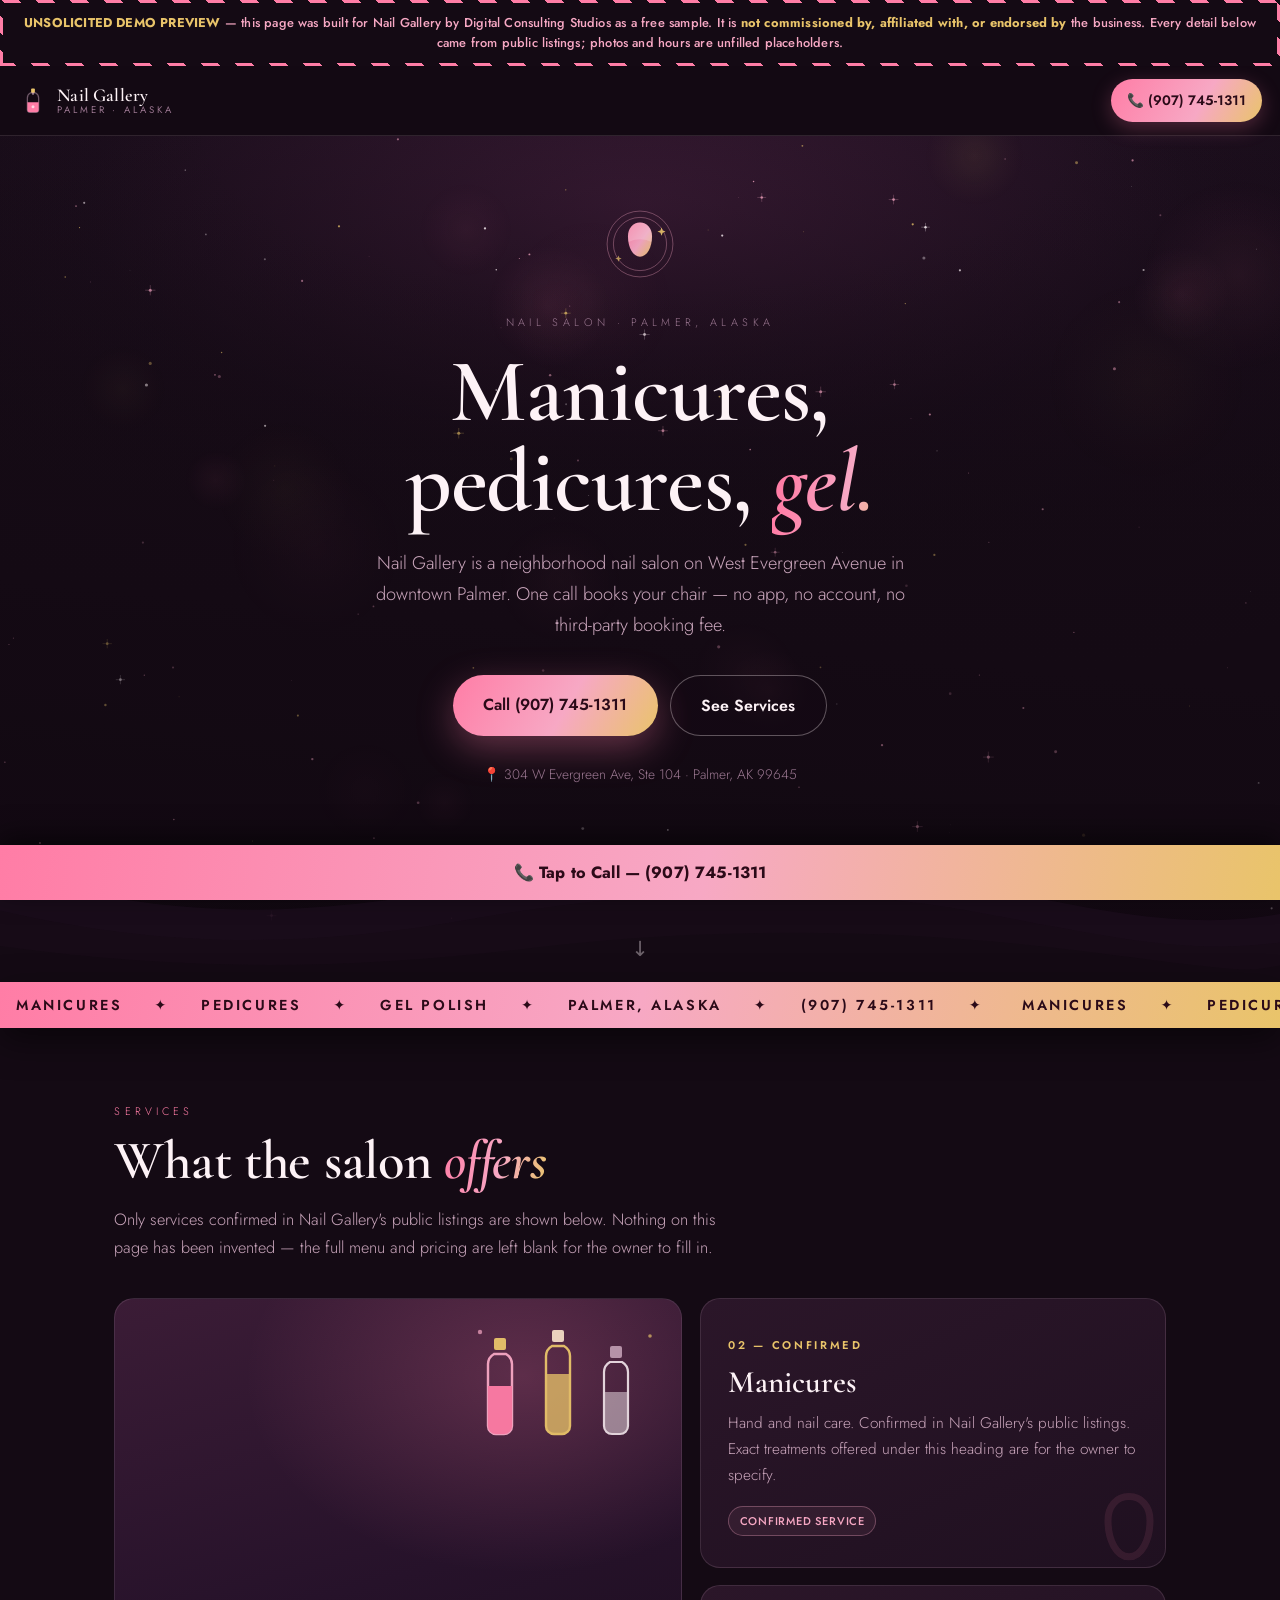
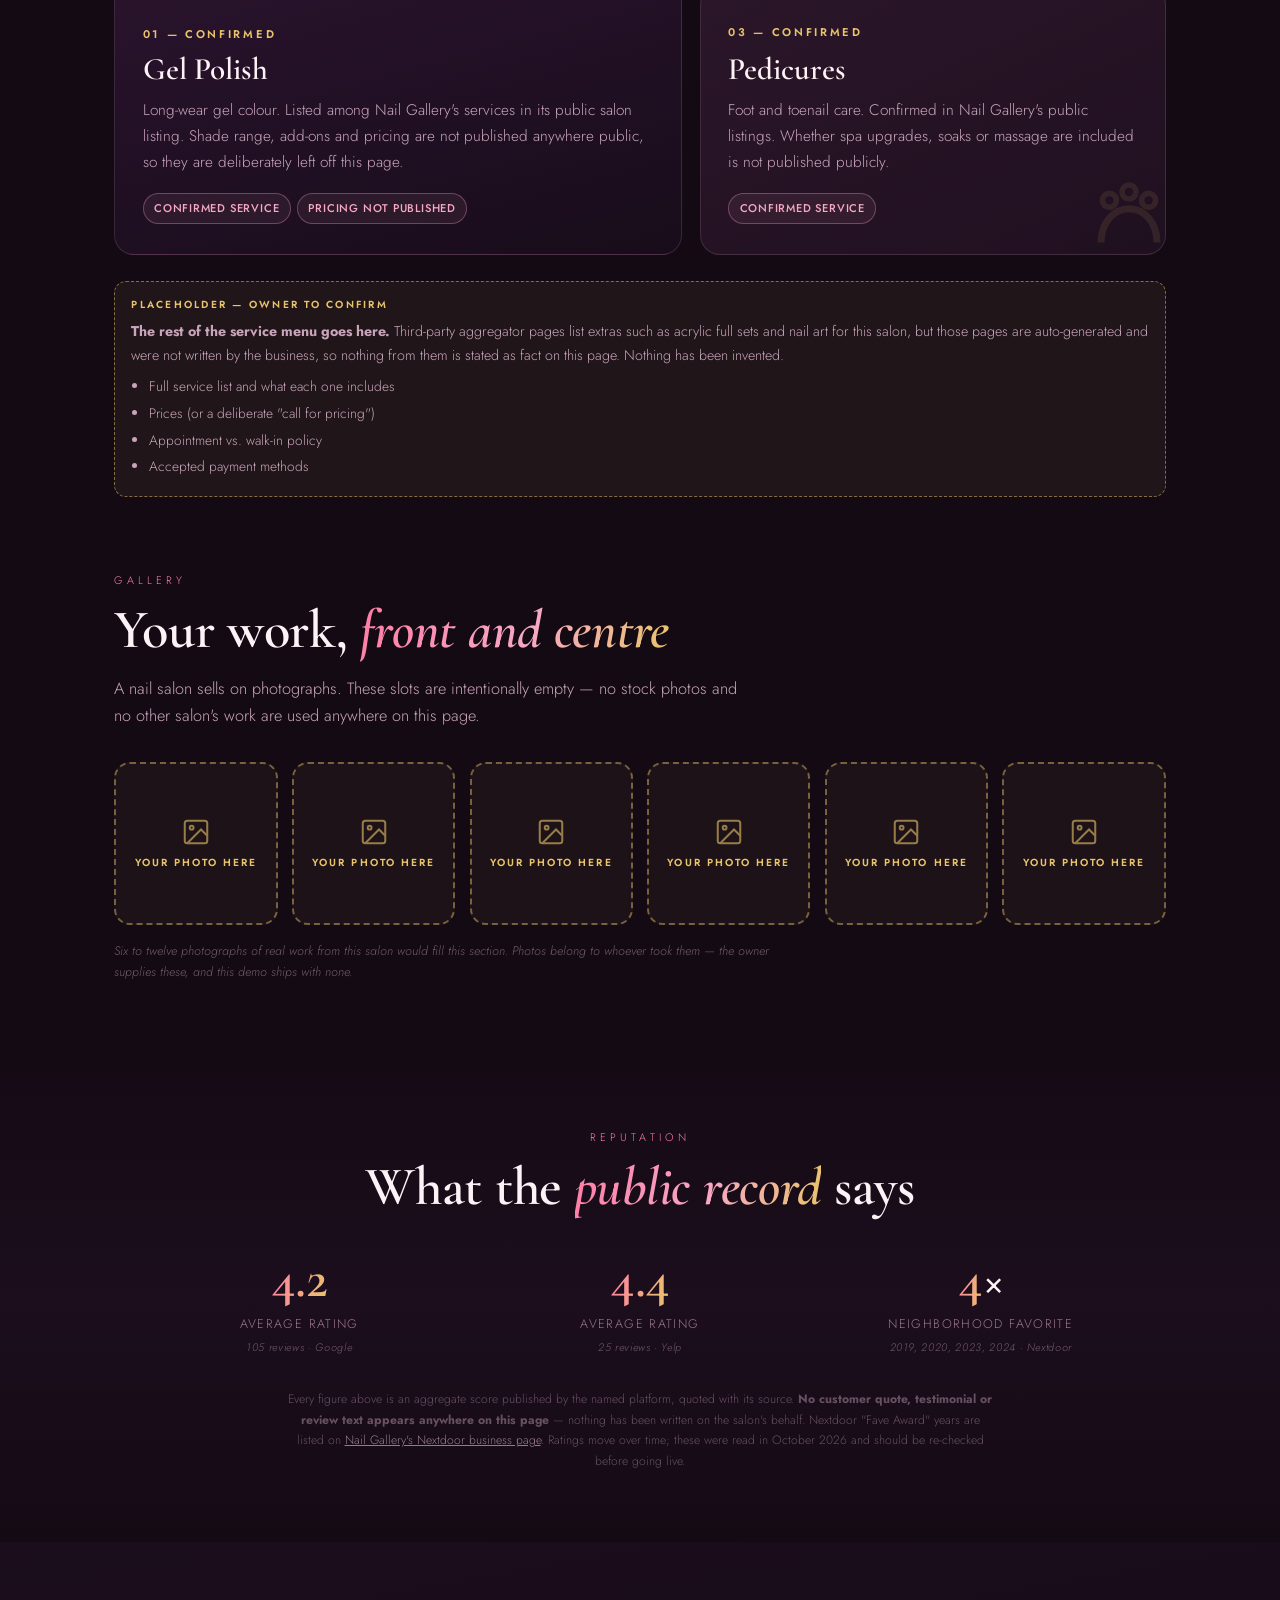
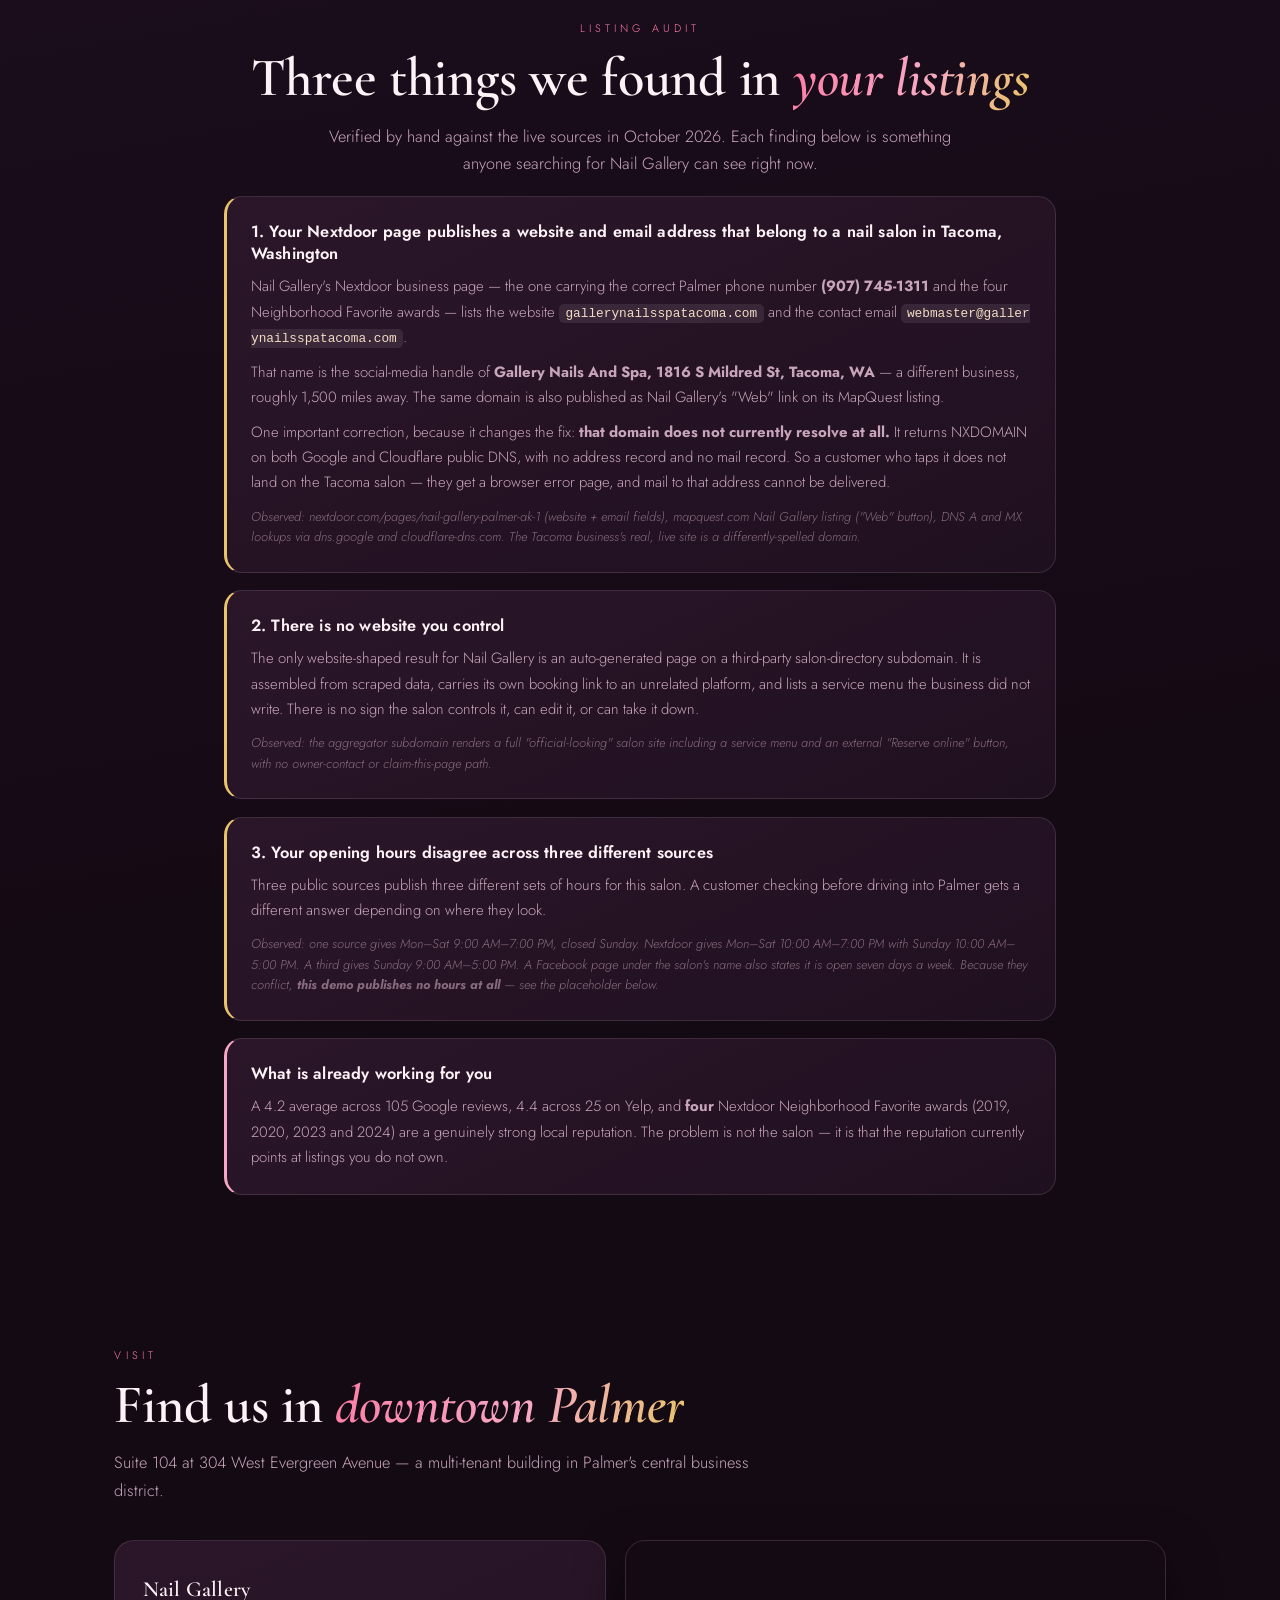
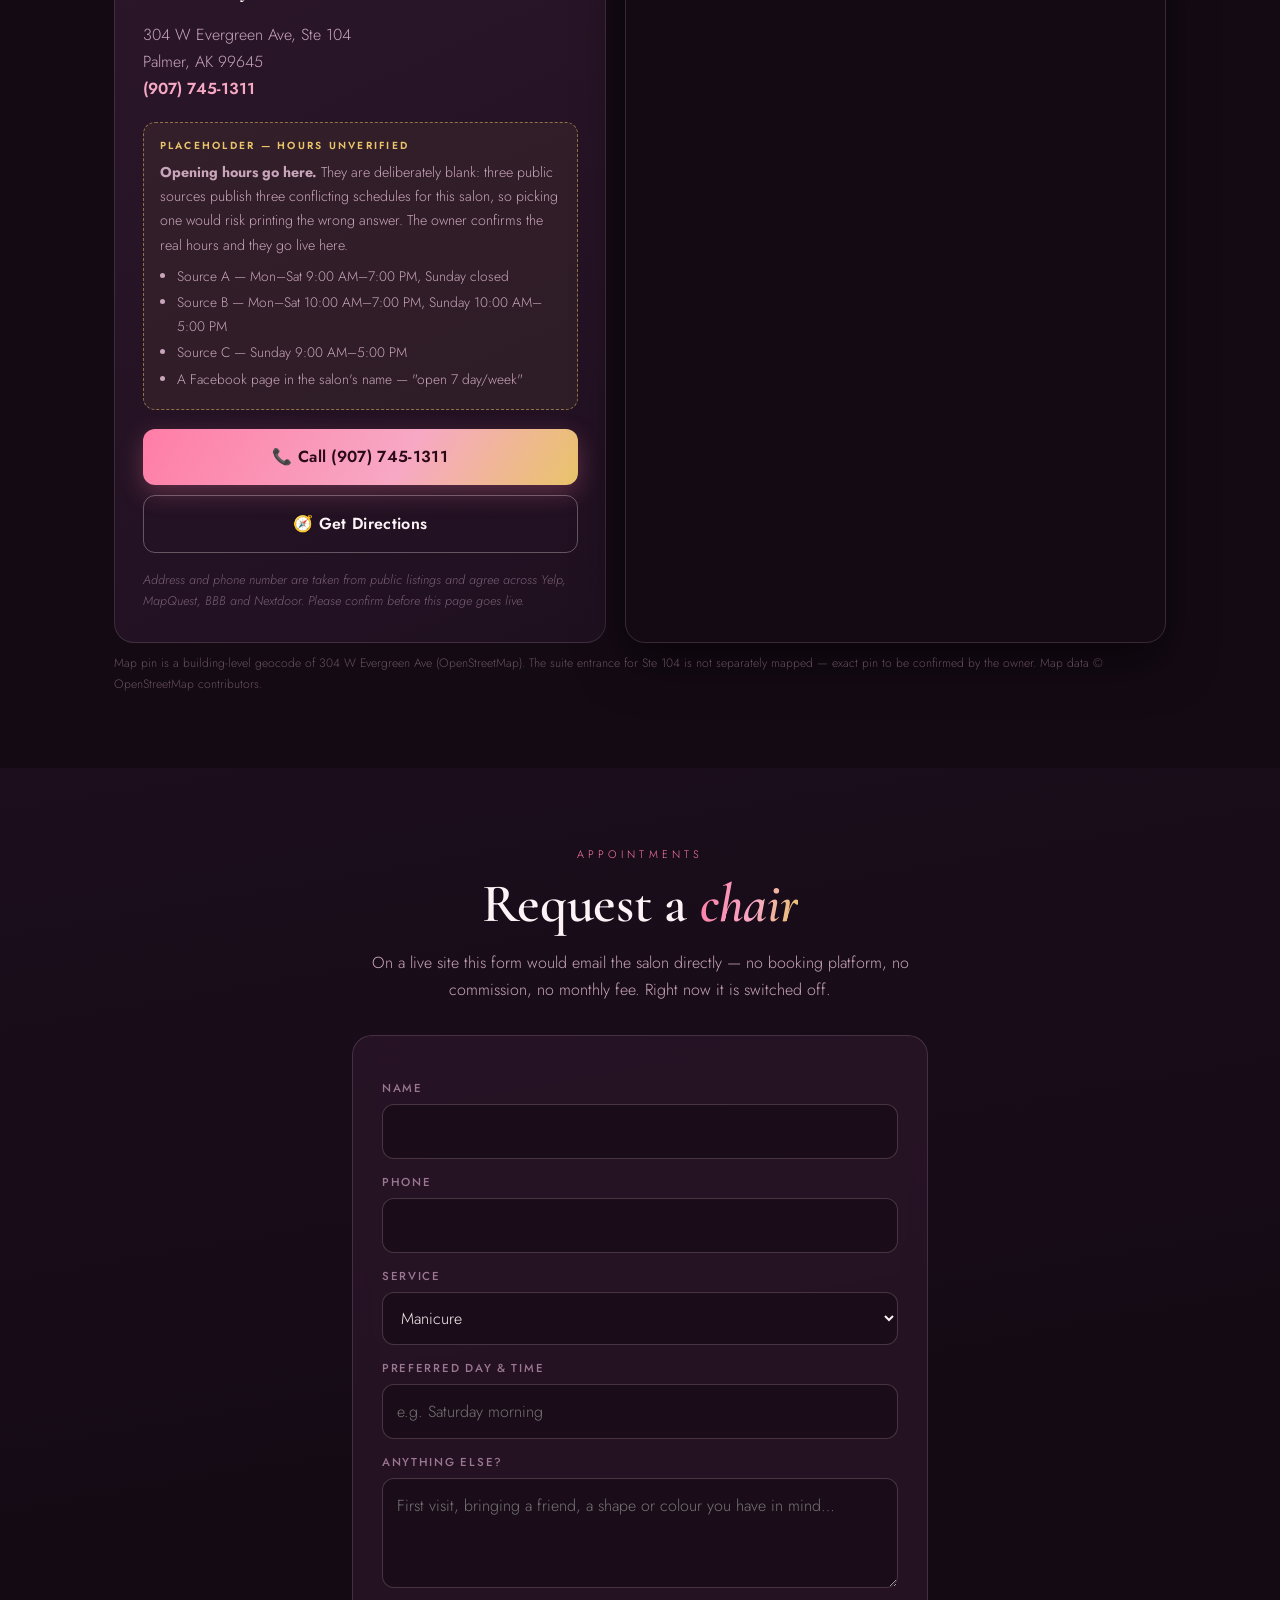
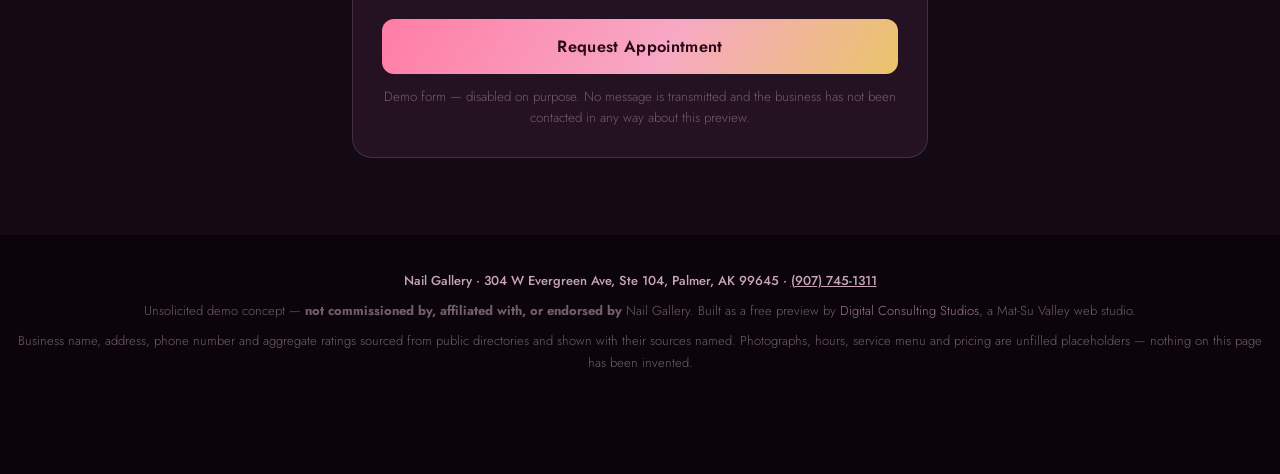
==== index.html @ 48aa06d2 "Nail Gallery (Palmer, AK) one-page demo — placeholders for hours/photos, reduced-motion fix, noindex" ====
<!DOCTYPE html>
<html lang="en">
<head>
<meta charset="UTF-8">
<meta name="viewport" content="width=device-width, initial-scale=1.0">
<meta name="robots" content="noindex,nofollow"><!-- DEMO: keep noindex until commissioned -->
<title>Nail Gallery — Nail Salon in Palmer, Alaska | DEMO PREVIEW</title>
<meta name="description" content="DEMO website concept for Nail Gallery, a nail salon at 304 W Evergreen Ave Ste 104, Palmer, Alaska — manicures, pedicures and gel polish. Unsolicited preview, not commissioned by the business.">
<meta name="theme-color" content="#140a14">
<link rel="preconnect" href="https://fonts.googleapis.com">
<link rel="preconnect" href="https://fonts.gstatic.com" crossorigin>
<link href="https://fonts.googleapis.com/css2?family=Cormorant+Garamond:ital,wght@0,400;0,600;0,700;1,400;1,600&family=Jost:wght@300;400;500;600;700&display=swap" rel="stylesheet">
<style>
:root{
  --ink:#140a14; --ink2:#1d0f1e; --panel:#2b1629; --panel2:#1f1020;
  --blush:#f7a8c4; --rose:#ff7da6; --gold:#e9c46a; --champ:#f3dcc4;
  --cream:#fdf2f6; --mauve:#c9a5bb; --plum:#9b7791;
  --display:'Cormorant Garamond',Georgia,serif; --body:'Jost',system-ui,-apple-system,sans-serif;
}
*{margin:0;padding:0;box-sizing:border-box}
html{scroll-behavior:smooth;-webkit-text-size-adjust:100%}
@media (prefers-reduced-motion: reduce){html{scroll-behavior:auto}*{animation:none!important;transition:none!important}}
body{font-family:var(--body);color:var(--mauve);background:var(--ink);line-height:1.7;overflow-x:hidden;-webkit-font-smoothing:antialiased;font-weight:300}
::selection{background:var(--rose);color:#2b0a18}
img,svg{max-width:100%}
a{color:var(--blush)}

/* ---------- demo banner ---------- */
.demo-banner{background:repeating-linear-gradient(45deg,var(--rose),var(--rose) 12px,#140a14 12px,#140a14 24px);padding:3px;position:relative;z-index:60}
.demo-banner p{background:#140a14;color:var(--blush);text-align:center;font-weight:500;font-size:.8rem;padding:.65rem .8rem;letter-spacing:.015em;line-height:1.55}
.demo-banner b{color:var(--gold)}

/* ---------- header ---------- */
header{position:sticky;top:0;z-index:50;display:flex;align-items:center;justify-content:space-between;gap:.75rem;padding:.8rem 1.1rem;background:rgba(20,10,20,.84);backdrop-filter:blur(16px) saturate(1.4);-webkit-backdrop-filter:blur(16px) saturate(1.4);border-bottom:1px solid rgba(201,165,187,.16)}
.brand{display:flex;align-items:center;gap:.6rem;min-width:0}
.brand svg{width:30px;height:30px;flex:none}
.brand .txt{font-family:var(--display);font-weight:600;font-size:1.14rem;color:var(--cream);line-height:1.15;letter-spacing:.01em}
.brand .txt b{display:block;font-weight:400;font-size:.6rem;letter-spacing:.3em;text-transform:uppercase;color:var(--plum);font-family:var(--body)}
.call-top{background:linear-gradient(120deg,var(--rose),var(--blush) 60%,var(--gold));color:#2b0a18;font-weight:600;text-decoration:none;padding:.6rem 1rem;border-radius:999px;font-size:.86rem;white-space:nowrap;transition:transform .25s ease,box-shadow .25s ease;box-shadow:0 6px 20px rgba(255,125,166,.26)}
.call-top:hover,.call-top:focus{transform:translateY(-2px);box-shadow:0 12px 30px rgba(255,125,166,.46)}

/* ---------- hero ---------- */
.hero{position:relative;min-height:94vh;display:flex;flex-direction:column;justify-content:center;align-items:center;text-align:center;padding:3.2rem 1.15rem 11rem;isolation:isolate;overflow:hidden;
  background:linear-gradient(185deg,#24122300 0%,#140a14 58%,#0e060e 100%),radial-gradient(ellipse 90% 60% at 50% 8%,#3a1b35 0%,#1d0f1e 48%,#140a14 100%)}
@supports (min-height:94svh){.hero{min-height:94svh}}
#sparkle{position:absolute;inset:0;width:100%;height:100%;z-index:-2;pointer-events:none}
.hero::after{content:"";position:absolute;inset:0;z-index:-1;pointer-events:none;
  background:radial-gradient(ellipse 100% 55% at 50% 0%,rgba(20,10,20,0) 32%,rgba(20,10,20,.5) 100%)}
.wave{position:absolute;left:0;right:0;bottom:0;z-index:0;pointer-events:none;line-height:0}
.wave svg{display:block;width:100%;height:auto}
.mark{width:clamp(54px,13vw,76px);margin:0 auto 1.4rem;opacity:0;animation:rise .9s .1s ease forwards}
.kicker{font-size:.68rem;letter-spacing:.4em;text-transform:uppercase;color:var(--plum);margin-bottom:1rem;opacity:0;animation:rise .9s .22s ease forwards}
.hero h1{font-family:var(--display);font-weight:600;font-size:clamp(2.7rem,11vw,5.6rem);line-height:1;color:var(--cream);max-width:16ch;margin:0 auto;letter-spacing:-.01em;text-wrap:balance;opacity:0;animation:rise .9s .34s ease forwards}
.hero h1 .glow{background:linear-gradient(100deg,var(--rose) 8%,var(--blush) 36%,var(--gold) 62%,var(--rose) 94%);background-size:220% 100%;-webkit-background-clip:text;background-clip:text;color:transparent;animation:shimmer 9s linear infinite;font-style:italic}
@keyframes shimmer{to{background-position:-220% 0}}
.hero .sub{max-width:37rem;margin:1.35rem auto 2.1rem;color:var(--mauve);font-size:clamp(1rem,2.4vw,1.14rem);opacity:0;animation:rise .9s .46s ease forwards}
@keyframes rise{from{opacity:0;transform:translateY(26px)}to{opacity:1;transform:none}}
.cta-row{display:flex;gap:.8rem;justify-content:center;flex-wrap:wrap;opacity:0;animation:rise .9s .58s ease forwards;position:relative;z-index:2}
.cta{display:inline-block;font-weight:600;font-size:1rem;text-decoration:none;padding:1rem 1.9rem;border-radius:999px;transition:transform .25s ease,box-shadow .25s ease,border-color .25s ease,color .25s ease;will-change:transform}
.cta.primary{background:linear-gradient(120deg,var(--rose),var(--blush) 55%,var(--gold));color:#2b0a18;box-shadow:0 12px 36px rgba(255,125,166,.34)}
.cta.primary:hover,.cta.primary:focus{transform:translateY(-3px) scale(1.02);box-shadow:0 18px 48px rgba(255,125,166,.5)}
.cta.ghost{color:var(--cream);border:1.5px solid rgba(253,242,246,.32);background:rgba(20,10,20,.35);backdrop-filter:blur(6px)}
.cta.ghost:hover,.cta.ghost:focus{transform:translateY(-3px);border-color:var(--blush);color:var(--blush)}
.hero .pin{margin-top:1.7rem;font-size:.86rem;color:var(--plum);position:relative;z-index:2;opacity:0;animation:rise .9s .7s ease forwards}
.scroll-hint{position:absolute;bottom:.9rem;left:50%;transform:translateX(-50%);color:rgba(253,242,246,.38);font-size:1.3rem;animation:bob 2.2s ease-in-out infinite;z-index:3}
@keyframes bob{0%,100%{transform:translate(-50%,0)}50%{transform:translate(-50%,9px)}}

/* ---------- marquee ---------- */
.marquee{background:linear-gradient(100deg,var(--rose),var(--blush) 50%,var(--gold));color:#2b0a18;overflow:hidden;white-space:nowrap;padding:.7rem 0;font-weight:600;font-size:.9rem;letter-spacing:.18em;text-transform:uppercase;position:relative;z-index:5;box-shadow:0 12px 34px rgba(0,0,0,.5)}
.marquee-track{display:inline-block;animation:marquee 32s linear infinite}
@media (prefers-reduced-motion: reduce){.marquee-track{animation:none}}
.marquee span{margin:0 1rem}
@keyframes marquee{to{transform:translateX(-50%)}}

/* ---------- sections ---------- */
section{padding:4.6rem 1.15rem;max-width:68rem;margin:0 auto;position:relative}
.sec-kicker{font-size:.68rem;letter-spacing:.38em;text-transform:uppercase;color:var(--rose);margin-bottom:.8rem}
h2{font-family:var(--display);font-weight:600;font-size:clamp(2.1rem,6vw,3.4rem);color:var(--cream);line-height:1.04;margin-bottom:1rem;letter-spacing:-.005em;text-wrap:balance}
h2 em{font-style:italic;background:linear-gradient(100deg,var(--rose),var(--blush) 55%,var(--gold));-webkit-background-clip:text;background-clip:text;color:transparent}
.lede{max-width:40rem;font-size:1.02rem}

/* ---------- services ---------- */
.svc-grid{display:grid;grid-template-columns:1.22fr 1fr;gap:1.1rem;margin-top:2.3rem}
.svc{position:relative;border-radius:20px;padding:1.9rem 1.7rem;background:linear-gradient(155deg,var(--panel) 0%,var(--panel2) 100%);border:1px solid rgba(201,165,187,.17);overflow:hidden;transition:transform .4s cubic-bezier(.2,.7,.3,1),border-color .4s ease,box-shadow .4s ease}
.svc::after{content:"";position:absolute;inset:0;border-radius:20px;pointer-events:none;background:radial-gradient(420px circle at var(--mx,50%) var(--my,0%),rgba(255,125,166,.12),transparent 60%);opacity:0;transition:opacity .4s ease}
.svc:hover{transform:translateY(-6px);border-color:rgba(255,125,166,.48);box-shadow:0 24px 54px rgba(0,0,0,.55)}
.svc:hover::after{opacity:1}
.svc .num{font-size:.7rem;color:var(--gold);letter-spacing:.24em;text-transform:uppercase;font-weight:600}
.svc h3{font-family:var(--display);font-weight:600;font-size:clamp(1.45rem,3.4vw,1.95rem);color:var(--cream);margin:.5rem 0 .6rem;letter-spacing:0;line-height:1.14}
.svc p{color:var(--mauve);font-size:.96rem;max-width:34rem}
.svc .tagrow{display:flex;flex-wrap:wrap;gap:.4rem;margin-top:1.1rem}
.tag{font-size:.7rem;letter-spacing:.07em;text-transform:uppercase;font-weight:500;color:var(--blush);border:1px solid rgba(247,168,196,.32);background:rgba(247,168,196,.07);padding:.3rem .65rem;border-radius:999px}
.svc.feature{grid-row:span 2;display:flex;flex-direction:column;justify-content:flex-end;min-height:420px;
  background:linear-gradient(165deg,#3b1c36 0%,#26122a 50%,#180c1a 100%)}
.svc.feature::before{content:"";position:absolute;inset:0;background:radial-gradient(ellipse 72% 52% at 72% 14%,rgba(255,125,166,.22),transparent 68%)}
.svc.feature .art{position:absolute;top:1.3rem;right:1.1rem;width:min(50%,200px);animation:floaty 8s ease-in-out infinite}
@keyframes floaty{0%,100%{transform:translateY(0) rotate(-1deg)}50%{transform:translateY(-11px) rotate(1.4deg)}}
.svc .deco{position:absolute;right:-20px;bottom:-22px;width:112px;opacity:.1;transition:opacity .4s ease,transform .7s ease}
.svc:hover .deco{opacity:.28;transform:rotate(16deg) scale(1.07)}

/* ---------- placeholder primitives ---------- */
.ph-box{margin-top:1.2rem;border:1px dashed rgba(233,196,106,.5);background:rgba(233,196,106,.06);border-radius:12px;padding:.9rem 1rem}
.ph-box .lbl{font-size:.64rem;letter-spacing:.22em;text-transform:uppercase;color:var(--gold);font-weight:600;display:block;margin-bottom:.35rem}
.ph-box p{font-size:.89rem;color:var(--mauve);margin:0}
.ph-box ul{margin:.5rem 0 0 1.1rem;font-size:.86rem;color:var(--mauve)}
.ph-box ul li{margin-bottom:.2rem}

/* photo placeholders */
.photo-grid{display:grid;grid-template-columns:repeat(auto-fit,minmax(150px,1fr));gap:.9rem;margin-top:2rem}
.photo-ph{aspect-ratio:1/1;border:2px dashed rgba(233,196,106,.45);border-radius:16px;background:rgba(233,196,106,.045);display:flex;flex-direction:column;align-items:center;justify-content:center;text-align:center;padding:1rem;gap:.5rem}
.photo-ph svg{width:30px;height:30px;opacity:.6}
.photo-ph span{font-size:.64rem;letter-spacing:.2em;text-transform:uppercase;color:var(--gold);font-weight:600;line-height:1.5}
.photo-note{font-size:.78rem;color:rgba(201,165,187,.52);margin-top:1rem;font-style:italic;max-width:42rem}

/* ---------- reputation band ---------- */
.trust{max-width:none;padding:4.4rem 1.15rem;text-align:center;background:linear-gradient(180deg,var(--ink),#1c0e1d 50%,var(--ink))}
.trust-wrap{max-width:62rem;margin:2.3rem auto 0;display:grid;grid-template-columns:repeat(auto-fit,minmax(180px,1fr));gap:1.9rem}
.trust-item .big{font-family:var(--display);font-weight:600;font-size:clamp(2.2rem,6vw,3.4rem);color:var(--cream);line-height:1;letter-spacing:-.01em}
.trust-item .big .accent{background:linear-gradient(100deg,var(--rose),var(--gold));-webkit-background-clip:text;background-clip:text;color:transparent}
.trust-item p{color:var(--plum);font-size:.78rem;margin-top:.5rem;letter-spacing:.11em;text-transform:uppercase;line-height:1.5}
.trust-item .src{display:block;font-size:.68rem;letter-spacing:.06em;text-transform:none;color:rgba(201,165,187,.5);margin-top:.35rem;font-style:italic}
.trust-src{font-size:.76rem;color:rgba(201,165,187,.45);margin-top:2.1rem;max-width:44rem;margin-left:auto;margin-right:auto}
.trust-src a{color:rgba(201,165,187,.72)}

/* ---------- listings audit ---------- */
.audit{max-width:none;background:linear-gradient(170deg,#1b0d1c 0%,var(--ink) 65%);padding:4.8rem 1.15rem}
.audit-in{max-width:52rem;margin:0 auto}
.audit h2{text-align:center}
.audit .lede{margin:0 auto;text-align:center}
.finding{margin-top:1.1rem;border-radius:18px;padding:1.5rem 1.5rem;background:linear-gradient(155deg,var(--panel),var(--panel2));border:1px solid rgba(201,165,187,.17);border-left:3px solid var(--gold)}
.finding h3{font-family:var(--body);font-weight:600;font-size:1.02rem;color:var(--cream);margin-bottom:.5rem;letter-spacing:.01em;line-height:1.4}
.finding p{font-size:.93rem;color:var(--mauve)}
.finding p+p{margin-top:.6rem}
.finding code{font-family:ui-monospace,SFMono-Regular,Menlo,monospace;font-size:.86em;background:rgba(253,242,246,.09);padding:.12rem .4rem;border-radius:5px;color:var(--champ);word-break:break-all}
.finding .obs{font-size:.8rem;color:rgba(201,165,187,.6);margin-top:.7rem;font-style:italic;line-height:1.6}
.finding.good{border-left-color:var(--blush)}

/* ---------- find / hours ---------- */
.find-grid{display:grid;grid-template-columns:1fr 1.1fr;gap:1.2rem;margin-top:2.2rem;align-items:stretch}
.find-card{border-radius:20px;padding:1.9rem 1.7rem;background:linear-gradient(155deg,var(--panel),var(--panel2));border:1px solid rgba(201,165,187,.17)}
.find-card h3{font-family:var(--display);color:var(--cream);font-size:1.35rem;margin-bottom:.8rem;letter-spacing:.01em;font-weight:600}
.find-card .addr{font-size:1rem;color:var(--mauve)}
.find-card .addr a{color:var(--blush);text-decoration:none;font-weight:600}
.find-card .addr a:hover{text-decoration:underline}
.order-links{display:flex;flex-direction:column;gap:.6rem;margin-top:1.2rem}
.order-links a{display:block;text-align:center;padding:.9rem;border-radius:12px;font-weight:600;text-decoration:none;transition:transform .25s ease,box-shadow .25s ease;letter-spacing:.02em}
.order-links a:hover{transform:translateY(-2px)}
.order-links .call{background:linear-gradient(120deg,var(--rose),var(--blush) 60%,var(--gold));color:#2b0a18;box-shadow:0 8px 24px rgba(255,125,166,.28)}
.order-links .dir{border:1.5px solid rgba(253,242,246,.3);color:var(--cream)}
.order-links .dir:hover{border-color:var(--blush);color:var(--blush)}
.find-card .note{font-size:.79rem;color:rgba(201,165,187,.52);margin-top:1rem;font-style:italic}
.map-wrap{border-radius:20px;overflow:hidden;border:1px solid rgba(201,165,187,.2);min-height:360px;box-shadow:0 20px 48px rgba(0,0,0,.5)}
.map-wrap iframe{display:block;width:100%;height:100%;min-height:360px;border:0;filter:saturate(.7) contrast(1.05) brightness(.9)}
.map-note{font-size:.76rem;color:rgba(201,165,187,.45);margin-top:.65rem}
.map-note a{color:rgba(201,165,187,.7)}

/* ---------- booking ---------- */
.book{max-width:none;background:linear-gradient(170deg,#1c0e1d 0%,var(--ink) 62%);padding:4.8rem 1.15rem}
.book-in{max-width:36rem;margin:0 auto;text-align:center}
.book-in form{text-align:left;margin-top:2rem;background:rgba(43,22,41,.72);border:1px solid rgba(201,165,187,.2);border-radius:20px;padding:1.8rem;backdrop-filter:blur(10px)}
.book-in label{display:block;font-weight:500;margin:.85rem 0 .35rem;font-size:.72rem;color:var(--plum);text-transform:uppercase;letter-spacing:.15em}
.book-in input,.book-in textarea,.book-in select{width:100%;padding:.82rem .9rem;border:1px solid rgba(201,165,187,.26);border-radius:12px;font:inherit;background:rgba(20,10,20,.6);color:var(--cream);transition:border-color .25s ease,box-shadow .25s ease}
.book-in input:focus,.book-in textarea:focus,.book-in select:focus{outline:none;border-color:var(--rose);box-shadow:0 0 0 3px rgba(255,125,166,.15)}
.book-in button{margin-top:1.4rem;width:100%;background:linear-gradient(120deg,var(--rose),var(--blush) 55%,var(--gold));color:#2b0a18;font-weight:600;font-size:1.02rem;border:none;padding:1rem;border-radius:12px;cursor:pointer;transition:transform .25s ease,box-shadow .25s ease;letter-spacing:.02em;font-family:var(--body)}
.book-in button:hover{transform:translateY(-2px);box-shadow:0 14px 34px rgba(255,125,166,.42)}
.book-in small{display:block;margin-top:.85rem;color:rgba(201,165,187,.5);text-align:center;line-height:1.55}

footer{background:#0b050b;color:rgba(201,165,187,.55);text-align:center;padding:2.2rem 1.1rem 6.2rem;font-size:.81rem}
footer p+p{margin-top:.5rem}
footer .nap{color:var(--mauve);font-weight:500}
footer .agency{color:var(--plum)}
.sticky-call{position:fixed;bottom:0;left:0;right:0;background:linear-gradient(100deg,var(--rose),var(--blush) 55%,var(--gold));text-align:center;padding:.85rem;z-index:55;box-shadow:0 -8px 28px rgba(0,0,0,.55)}
.sticky-call a{color:#2b0a18;font-weight:700;text-decoration:none;font-size:1.02rem;letter-spacing:.01em}

.reveal{opacity:0;transform:translateY(30px);transition:opacity .85s ease,transform .85s ease}
.reveal.in{opacity:1;transform:none}
.reveal.d1{transition-delay:.12s}.reveal.d2{transition-delay:.24s}.reveal.d3{transition-delay:.36s}

@media (max-width:820px){
  .svc-grid{grid-template-columns:1fr}
  .svc.feature{min-height:340px}
  .find-grid{grid-template-columns:1fr}
}
@media (max-width:560px){
  section{padding:3.3rem 1.05rem}
  .trust,.book,.audit{padding:3.3rem 1.05rem}
  .brand .txt{font-size:1rem}
  .call-top{padding:.55rem .8rem;font-size:.78rem}
  .cta{width:100%;max-width:21rem}
  .svc{padding:1.6rem 1.3rem}
  .finding{padding:1.3rem 1.2rem}
  /* On a narrow card the absolutely-positioned artwork overlapped the heading.
     Put it back in normal flow above the text instead. */
  .svc.feature .art{position:static;width:120px;margin:0 0 .5rem;animation:none}
  .svc.feature{min-height:0}
}

/* ---- reduced-motion safety net ----
   The entrance animations start at opacity:0. The blanket rule at the top of this
   sheet disables animations for prefers-reduced-motion users, which would leave
   every hero element stuck at opacity:0 — a completely blank hero with no
   headline, no CTA and no phone number. Force the end-state instead.
   MUST stay LAST in this stylesheet. */
@media (prefers-reduced-motion: reduce){
  .mark,.kicker,.hero h1,.hero .sub,.cta-row,.hero .pin,
  .reveal,.reveal.d1,.reveal.d2,.reveal.d3{
    opacity:1!important;transform:none!important;animation:none!important
  }
  .hero h1 .glow,h2 em,.trust-item .big .accent{background-position:0 0!important}
  .scroll-hint{display:none}
}
</style>
</head>
<body>

<div class="demo-banner"><p><b>UNSOLICITED DEMO PREVIEW</b> — this page was built for Nail Gallery by Digital Consulting Studios as a free sample. It is <b>not commissioned by, affiliated with, or endorsed by</b> the business. Every detail below came from public listings; photos and hours are unfilled placeholders.</p></div>

<header>
  <div class="brand">
    <svg viewBox="0 0 48 48" aria-hidden="true">
      <!-- polish bottle mark -->
      <rect x="21" y="4" width="6" height="7" rx="1.4" fill="#e9c46a"/>
      <path d="M22.5 11h3v3h-3z" fill="rgba(201,165,187,.7)"/>
      <path d="M15 19a9 9 0 0 1 4.6-7.8l.4-.2h8l.4.2A9 9 0 0 1 33 19v19a4 4 0 0 1-4 4h-10a4 4 0 0 1-4-4z" fill="none" stroke="rgba(201,165,187,.5)" stroke-width="2"/>
      <path d="M15 26h18v12a4 4 0 0 1-4 4h-10a4 4 0 0 1-4-4z" fill="#ff7da6"/>
      <circle cx="24" cy="33" r="2.4" fill="#fdf2f6" opacity=".75"/>
    </svg>
    <div class="txt">Nail Gallery<b>Palmer · Alaska</b></div>
  </div>
  <a class="call-top" href="tel:+19077451311">📞 (907) 745-1311</a>
</header>

<div class="hero">
  <canvas id="sparkle" aria-hidden="true"></canvas>

  <div class="mark" aria-hidden="true">
    <svg viewBox="0 0 120 120">
      <g stroke="rgba(247,168,196,.4)" stroke-width="1.4" fill="none">
        <circle cx="60" cy="60" r="52"/>
        <circle cx="60" cy="60" r="42"/>
      </g>
      <!-- stylised nail / almond shape -->
      <path d="M60 26c11 0 19 9 19 22 0 17-8 32-19 32s-19-15-19-32c0-13 8-22 19-22z" fill="url(#ng)" opacity=".95"/>
      <path d="M60 26c11 0 19 9 19 22 0 3-.4 6-1 9-5-3-11-4.6-18-4.6s-13 1.6-18 4.6c-.6-3-1-6-1-9 0-13 8-22 19-22z" fill="#fdf2f6" opacity=".22"/>
      <defs>
        <linearGradient id="ng" x1="0" y1="0" x2="1" y2="1">
          <stop offset="0%" stop-color="#ff7da6"/>
          <stop offset="55%" stop-color="#f7a8c4"/>
          <stop offset="100%" stop-color="#e9c46a"/>
        </linearGradient>
      </defs>
      <g fill="#e9c46a">
        <path d="M94 34l1.8 4.6 4.6 1.8-4.6 1.8L94 46.8l-1.8-4.6-4.6-1.8 4.6-1.8z" opacity=".9"/>
        <path d="M26 78l1.4 3.6 3.6 1.4-3.6 1.4L26 88l-1.4-3.6L21 83l3.6-1.4z" opacity=".7"/>
      </g>
    </svg>
  </div>

  <p class="kicker">Nail Salon · Palmer, Alaska</p>
  <h1>Manicures, pedicures, <span class="glow">gel.</span></h1>
  <p class="sub">Nail Gallery is a neighborhood nail salon on West Evergreen Avenue in downtown Palmer. One call books your chair — no app, no account, no third&#8209;party booking fee.</p>
  <div class="cta-row">
    <a class="cta primary" data-magnet href="tel:+19077451311">Call (907) 745-1311</a>
    <a class="cta ghost" data-magnet href="#services">See Services</a>
  </div>
  <p class="pin">📍 304 W Evergreen Ave, Ste 104 · Palmer, AK 99645</p>

  <div class="wave" aria-hidden="true">
    <svg viewBox="0 0 1440 220" preserveAspectRatio="none">
      <path d="M0 96c180 54 340 54 520 18s360-54 540-12 280 60 380 42v76H0z" fill="#1c0e1d" opacity=".85"/>
      <path d="M0 140c200 46 360 40 540 8s380-40 560-6 240 46 340 34v44H0z" fill="#170b17"/>
      <path d="M0 180c220 30 400 26 600 2s420-22 620 4 180 22 220 16v18H0z" fill="#140a14"/>
    </svg>
  </div>
  <div class="scroll-hint" aria-hidden="true">↓</div>
</div>

<div class="marquee" aria-hidden="true"><div class="marquee-track" id="mtrack">
  <span>Manicures</span><span>✦</span><span>Pedicures</span><span>✦</span><span>Gel Polish</span><span>✦</span><span>Palmer, Alaska</span><span>✦</span><span>(907) 745-1311</span><span>✦</span>
</div></div>

<section id="services">
  <p class="sec-kicker reveal">Services</p>
  <h2 class="reveal">What the salon <em>offers</em></h2>
  <p class="lede reveal">Only services confirmed in Nail Gallery's public listings are shown below. Nothing on this page has been invented — the full menu and pricing are left blank for the owner to fill in.</p>
  <div class="svc-grid">

    <div class="svc feature reveal">
      <svg class="art" viewBox="0 0 200 150" aria-hidden="true">
        <!-- polish bottles -->
        <g opacity=".95">
          <rect x="30" y="18" width="12" height="12" rx="2" fill="#e9c46a"/>
          <path d="M24 44a12 12 0 0 1 6-10h12a12 12 0 0 1 6 10v62a8 8 0 0 1-8 8h-8a8 8 0 0 1-8-8z" fill="none" stroke="#f7a8c4" stroke-width="2.4"/>
          <path d="M24 66h24v40a8 8 0 0 1-8 8h-8a8 8 0 0 1-8-8z" fill="#ff7da6"/>
        </g>
        <g opacity=".95">
          <rect x="88" y="10" width="12" height="12" rx="2" fill="#f3dcc4"/>
          <path d="M82 36a12 12 0 0 1 6-10h12a12 12 0 0 1 6 10v70a8 8 0 0 1-8 8h-8a8 8 0 0 1-8-8z" fill="none" stroke="#e9c46a" stroke-width="2.4"/>
          <path d="M82 54h24v52a8 8 0 0 1-8 8h-8a8 8 0 0 1-8-8z" fill="#e9c46a" opacity=".8"/>
        </g>
        <g opacity=".85">
          <rect x="146" y="26" width="12" height="12" rx="2" fill="#c9a5bb"/>
          <path d="M140 52a12 12 0 0 1 6-10h12a12 12 0 0 1 6 10v54a8 8 0 0 1-8 8h-8a8 8 0 0 1-8-8z" fill="none" stroke="#fdf2f6" stroke-width="2.2"/>
          <path d="M140 72h24v34a8 8 0 0 1-8 8h-8a8 8 0 0 1-8-8z" fill="#fdf2f6" opacity=".55"/>
        </g>
        <circle cx="16" cy="12" r="2.2" fill="#f7a8c4" opacity=".8"><animate attributeName="opacity" values=".8;.2;.8" dur="3s" repeatCount="indefinite"/></circle>
        <circle cx="186" cy="16" r="1.8" fill="#e9c46a" opacity=".7"><animate attributeName="opacity" values=".3;.9;.3" dur="4s" repeatCount="indefinite"/></circle>
      </svg>
      <span class="num">01 — Confirmed</span>
      <h3>Gel Polish</h3>
      <p>Long-wear gel colour. Listed among Nail Gallery's services in its public salon listing. Shade range, add-ons and pricing are not published anywhere public, so they are deliberately left off this page.</p>
      <div class="tagrow">
        <span class="tag">Confirmed service</span><span class="tag">Pricing not published</span>
      </div>
    </div>

    <div class="svc reveal d1">
      <span class="num">02 — Confirmed</span>
      <h3>Manicures</h3>
      <p>Hand and nail care. Confirmed in Nail Gallery's public listings. Exact treatments offered under this heading are for the owner to specify.</p>
      <div class="tagrow"><span class="tag">Confirmed service</span></div>
      <svg class="deco" viewBox="0 0 80 80" aria-hidden="true"><path d="M40 14c9 0 15 7 15 17 0 14-6 26-15 26s-15-12-15-26c0-10 6-17 15-17z" fill="none" stroke="#ff7da6" stroke-width="5"/></svg>
    </div>

    <div class="svc reveal d2">
      <span class="num">03 — Confirmed</span>
      <h3>Pedicures</h3>
      <p>Foot and toenail care. Confirmed in Nail Gallery's public listings. Whether spa upgrades, soaks or massage are included is not published publicly.</p>
      <div class="tagrow"><span class="tag">Confirmed service</span></div>
      <svg class="deco" viewBox="0 0 80 80" aria-hidden="true"><path d="M20 56c0-14 9-24 20-24s20 10 20 24" fill="none" stroke="#e9c46a" stroke-width="5"/><circle cx="26" cy="26" r="5" fill="none" stroke="#e9c46a" stroke-width="4"/><circle cx="40" cy="20" r="5" fill="none" stroke="#e9c46a" stroke-width="4"/><circle cx="54" cy="26" r="5" fill="none" stroke="#e9c46a" stroke-width="4"/></svg>
    </div>
  </div>

  <div class="ph-box reveal" style="margin-top:1.6rem">
    <span class="lbl">Placeholder — owner to confirm</span>
    <p><strong>The rest of the service menu goes here.</strong> Third-party aggregator pages list extras such as acrylic full sets and nail art for this salon, but those pages are auto-generated and were not written by the business, so nothing from them is stated as fact on this page. Nothing has been invented.</p>
    <ul>
      <li>Full service list and what each one includes</li>
      <li>Prices (or a deliberate "call for pricing")</li>
      <li>Appointment vs. walk-in policy</li>
      <li>Accepted payment methods</li>
    </ul>
  </div>
</section>

<section id="gallery" style="padding-top:0">
  <p class="sec-kicker reveal">Gallery</p>
  <h2 class="reveal">Your work, <em>front and centre</em></h2>
  <p class="lede reveal">A nail salon sells on photographs. These slots are intentionally empty — no stock photos and no other salon's work are used anywhere on this page.</p>
  <div class="photo-grid reveal d1">
    <div class="photo-ph"><svg viewBox="0 0 24 24" fill="none" stroke="#e9c46a" stroke-width="1.6" aria-hidden="true"><rect x="3" y="3" width="18" height="18" rx="2"/><circle cx="8.5" cy="8.5" r="1.5"/><path d="M21 15l-5-5L5 21"/></svg><span>Your photo here</span></div>
    <div class="photo-ph"><svg viewBox="0 0 24 24" fill="none" stroke="#e9c46a" stroke-width="1.6" aria-hidden="true"><rect x="3" y="3" width="18" height="18" rx="2"/><circle cx="8.5" cy="8.5" r="1.5"/><path d="M21 15l-5-5L5 21"/></svg><span>Your photo here</span></div>
    <div class="photo-ph"><svg viewBox="0 0 24 24" fill="none" stroke="#e9c46a" stroke-width="1.6" aria-hidden="true"><rect x="3" y="3" width="18" height="18" rx="2"/><circle cx="8.5" cy="8.5" r="1.5"/><path d="M21 15l-5-5L5 21"/></svg><span>Your photo here</span></div>
    <div class="photo-ph"><svg viewBox="0 0 24 24" fill="none" stroke="#e9c46a" stroke-width="1.6" aria-hidden="true"><rect x="3" y="3" width="18" height="18" rx="2"/><circle cx="8.5" cy="8.5" r="1.5"/><path d="M21 15l-5-5L5 21"/></svg><span>Your photo here</span></div>
    <div class="photo-ph"><svg viewBox="0 0 24 24" fill="none" stroke="#e9c46a" stroke-width="1.6" aria-hidden="true"><rect x="3" y="3" width="18" height="18" rx="2"/><circle cx="8.5" cy="8.5" r="1.5"/><path d="M21 15l-5-5L5 21"/></svg><span>Your photo here</span></div>
    <div class="photo-ph"><svg viewBox="0 0 24 24" fill="none" stroke="#e9c46a" stroke-width="1.6" aria-hidden="true"><rect x="3" y="3" width="18" height="18" rx="2"/><circle cx="8.5" cy="8.5" r="1.5"/><path d="M21 15l-5-5L5 21"/></svg><span>Your photo here</span></div>
  </div>
  <p class="photo-note reveal">Six to twelve photographs of real work from this salon would fill this section. Photos belong to whoever took them — the owner supplies these, and this demo ships with none.</p>
</section>

<div class="trust">
  <p class="sec-kicker reveal">Reputation</p>
  <h2 class="reveal">What the <em>public record</em> says</h2>
  <div class="trust-wrap">
    <div class="trust-item reveal">
      <div class="big"><span class="accent">4.2</span></div>
      <p>Average rating<span class="src">105 reviews · Google</span></p>
    </div>
    <div class="trust-item reveal d1">
      <div class="big"><span class="accent">4.4</span></div>
      <p>Average rating<span class="src">25 reviews · Yelp</span></p>
    </div>
    <div class="trust-item reveal d2">
      <div class="big"><span class="accent">4</span>×</div>
      <p>Neighborhood Favorite<span class="src">2019, 2020, 2023, 2024 · Nextdoor</span></p>
    </div>
  </div>
  <p class="trust-src reveal">Every figure above is an aggregate score published by the named platform, quoted with its source. <strong>No customer quote, testimonial or review text appears anywhere on this page</strong> — nothing has been written on the salon's behalf. Nextdoor "Fave Award" years are listed on <a href="https://nextdoor.com/pages/nail-gallery-palmer-ak-1/" target="_blank" rel="noopener">Nail Gallery's Nextdoor business page</a>. Ratings move over time; these were read in October 2026 and should be re-checked before going live.</p>
</div>

<div class="audit" id="audit">
  <div class="audit-in">
    <p class="sec-kicker reveal" style="text-align:center">Listing audit</p>
    <h2 class="reveal">Three things we found in <em>your listings</em></h2>
    <p class="lede reveal">Verified by hand against the live sources in October 2026. Each finding below is something anyone searching for Nail Gallery can see right now.</p>

    <div class="finding reveal d1">
      <h3>1. Your Nextdoor page publishes a website and email address that belong to a nail salon in Tacoma, Washington</h3>
      <p>Nail Gallery's Nextdoor business page — the one carrying the correct Palmer phone number <strong>(907) 745-1311</strong> and the four Neighborhood Favorite awards — lists the website <code>gallerynailsspatacoma.com</code> and the contact email <code>webmaster@gallerynailsspatacoma.com</code>.</p>
      <p>That name is the social-media handle of <strong>Gallery Nails And Spa, 1816 S Mildred St, Tacoma, WA</strong> — a different business, roughly 1,500 miles away. The same domain is also published as Nail Gallery's "Web" link on its MapQuest listing.</p>
      <p>One important correction, because it changes the fix: <strong>that domain does not currently resolve at all.</strong> It returns NXDOMAIN on both Google and Cloudflare public DNS, with no address record and no mail record. So a customer who taps it does not land on the Tacoma salon — they get a browser error page, and mail to that address cannot be delivered.</p>
      <p class="obs">Observed: nextdoor.com/pages/nail-gallery-palmer-ak-1 (website + email fields), mapquest.com Nail Gallery listing ("Web" button), DNS A and MX lookups via dns.google and cloudflare-dns.com. The Tacoma business's real, live site is a differently-spelled domain.</p>
    </div>

    <div class="finding reveal d2">
      <h3>2. There is no website you control</h3>
      <p>The only website-shaped result for Nail Gallery is an auto-generated page on a third-party salon-directory subdomain. It is assembled from scraped data, carries its own booking link to an unrelated platform, and lists a service menu the business did not write. There is no sign the salon controls it, can edit it, or can take it down.</p>
      <p class="obs">Observed: the aggregator subdomain renders a full "official-looking" salon site including a service menu and an external "Reserve online" button, with no owner-contact or claim-this-page path.</p>
    </div>

    <div class="finding reveal d3">
      <h3>3. Your opening hours disagree across three different sources</h3>
      <p>Three public sources publish three different sets of hours for this salon. A customer checking before driving into Palmer gets a different answer depending on where they look.</p>
      <p class="obs">Observed: one source gives Mon–Sat 9:00 AM–7:00 PM, closed Sunday. Nextdoor gives Mon–Sat 10:00 AM–7:00 PM with Sunday 10:00 AM–5:00 PM. A third gives Sunday 9:00 AM–5:00 PM. A Facebook page under the salon's name also states it is open seven days a week. Because they conflict, <strong>this demo publishes no hours at all</strong> — see the placeholder below.</p>
    </div>

    <div class="finding good reveal">
      <h3>What is already working for you</h3>
      <p>A 4.2 average across 105 Google reviews, 4.4 across 25 on Yelp, and <strong>four</strong> Nextdoor Neighborhood Favorite awards (2019, 2020, 2023 and 2024) are a genuinely strong local reputation. The problem is not the salon — it is that the reputation currently points at listings you do not own.</p>
    </div>
  </div>
</div>

<section id="visit">
  <p class="sec-kicker reveal">Visit</p>
  <h2 class="reveal">Find us in <em>downtown Palmer</em></h2>
  <p class="lede reveal">Suite 104 at 304 West Evergreen Avenue — a multi-tenant building in Palmer's central business district.</p>

  <div class="find-grid">
    <div class="find-card reveal">
      <h3>Nail Gallery</h3>
      <p class="addr">304 W Evergreen Ave, Ste 104<br>Palmer, AK 99645<br><a href="tel:+19077451311">(907) 745-1311</a></p>

      <div class="ph-box">
        <span class="lbl">Placeholder — hours unverified</span>
        <p><strong>Opening hours go here.</strong> They are deliberately blank: three public sources publish three conflicting schedules for this salon, so picking one would risk printing the wrong answer. The owner confirms the real hours and they go live here.</p>
        <ul>
          <li>Source A — Mon–Sat 9:00 AM–7:00 PM, Sunday closed</li>
          <li>Source B — Mon–Sat 10:00 AM–7:00 PM, Sunday 10:00 AM–5:00 PM</li>
          <li>Source C — Sunday 9:00 AM–5:00 PM</li>
          <li>A Facebook page in the salon's name — "open 7 day/week"</li>
        </ul>
      </div>

      <div class="order-links">
        <a class="call" href="tel:+19077451311">📞 Call (907) 745-1311</a>
        <a class="dir" href="https://www.openstreetmap.org/?mlat=61.59912&amp;mlon=-149.11892#map=18/61.59912/-149.11892" target="_blank" rel="noopener">🧭 Get Directions</a>
      </div>
      <p class="note">Address and phone number are taken from public listings and agree across Yelp, MapQuest, BBB and Nextdoor. Please confirm before this page goes live.</p>
    </div>
    <div class="map-wrap reveal d1">
      <iframe title="Map — 304 W Evergreen Avenue, Palmer, Alaska"
        src="https://www.openstreetmap.org/export/embed.html?bbox=-149.1239%2C61.5966%2C-149.1139%2C61.6016&amp;layer=mapnik&amp;marker=61.59912%2C-149.11892"
        loading="lazy" referrerpolicy="no-referrer-when-downgrade"></iframe>
    </div>
  </div>
  <p class="map-note reveal">Map pin is a building-level geocode of 304 W Evergreen Ave (OpenStreetMap). The suite entrance for Ste 104 is not separately mapped — exact pin to be confirmed by the owner. Map data © OpenStreetMap contributors.</p>
</section>

<div class="book">
  <div class="book-in">
    <p class="sec-kicker reveal">Appointments</p>
    <h2 class="reveal">Request a <em>chair</em></h2>
    <p class="reveal">On a live site this form would email the salon directly — no booking platform, no commission, no monthly fee. Right now it is switched off.</p>
    <!-- DEMO: form deliberately disabled. The business has NOT been contacted.
         On commission: action="https://formsubmit.co/OWNER_EMAIL" method="POST" -->
    <form class="reveal d1" onsubmit="alert('Demo form — intentionally disabled. Nothing is sent anywhere and the salon has not been contacted. On a commissioned site this would email the owner directly.');return false">
      <label for="n">Name</label><input id="n" name="name" autocomplete="name" required>
      <label for="p">Phone</label><input id="p" name="phone" type="tel" autocomplete="tel" required>
      <label for="s">Service</label>
      <select id="s" name="service">
        <option>Manicure</option>
        <option>Pedicure</option>
        <option>Gel polish</option>
        <option>Something else — I'll ask</option>
      </select>
      <label for="d">Preferred day &amp; time</label><input id="d" name="when" placeholder="e.g. Saturday morning">
      <label for="m">Anything else?</label><textarea id="m" name="message" rows="3" placeholder="First visit, bringing a friend, a shape or colour you have in mind…"></textarea>
      <button type="submit">Request Appointment</button>
      <small>Demo form — disabled on purpose. No message is transmitted and the business has not been contacted in any way about this preview.</small>
    </form>
  </div>
</div>

<footer>
  <p class="nap">Nail Gallery · 304 W Evergreen Ave, Ste 104, Palmer, AK 99645 · <a href="tel:+19077451311" style="color:inherit">(907) 745-1311</a></p>
  <p>Unsolicited demo concept — <strong>not commissioned by, affiliated with, or endorsed by</strong> Nail Gallery. Built as a free preview by <span class="agency">Digital Consulting Studios</span>, a Mat-Su Valley web studio.</p>
  <p>Business name, address, phone number and aggregate ratings sourced from public directories and shown with their sources named. Photographs, hours, service menu and pricing are unfilled placeholders — nothing on this page has been invented.</p>
</footer>

<div class="sticky-call"><a href="tel:+19077451311">📞 Tap to Call — (907) 745-1311</a></div>

<script>
/* reveal on scroll */
const io=new IntersectionObserver(es=>es.forEach(e=>{if(e.isIntersecting){e.target.classList.add('in');io.unobserve(e.target)}}),{threshold:.08});
document.querySelectorAll('.reveal').forEach(el=>io.observe(el));
/* failsafe: never leave content permanently hidden if the observer misfires */
setTimeout(()=>document.querySelectorAll('.reveal').forEach(el=>el.classList.add('in')),3000);

/* seamless marquee */
const mt=document.getElementById('mtrack');if(mt)mt.innerHTML+=mt.innerHTML;

const rm=matchMedia('(prefers-reduced-motion: reduce)').matches;

/* ---- sparkle / bokeh field ---- */
const cv=document.getElementById('sparkle');
if(cv){
  const cx=cv.getContext('2d');
  let W=0,H=0,dots=[],bok=[],raf=0,running=false,dpr=Math.min(devicePixelRatio||1,2);

  const fit=()=>{
    const r=cv.parentElement.getBoundingClientRect();
    W=Math.max(r.width,320);H=Math.max(r.height,480);
    cv.width=W*dpr;cv.height=H*dpr;cx.setTransform(dpr,0,0,dpr,0,0);
    dots=[];const n=Math.round(W*H/7000);
    for(let i=0;i<n;i++)dots.push({
      x:Math.random()*W,y:Math.random()*H,r:Math.random()*1.3+.3,
      a:Math.random()*6.283,s:.006+Math.random()*.016,
      c:Math.random()<.5?'247,168,196':(Math.random()<.5?'233,196,106':'253,242,246')
    });
    bok=[];const m=Math.round(W*H/90000)+4;
    for(let i=0;i<m;i++)bok.push({
      x:Math.random()*W,y:Math.random()*H*.9,r:28+Math.random()*78,
      vx:(Math.random()-.5)*.09,vy:-.04-Math.random()*.08,
      a:.03+Math.random()*.05,
      c:Math.random()<.6?'255,125,166':'233,196,106'
    });
  };
  fit();let rt;addEventListener('resize',()=>{clearTimeout(rt);rt=setTimeout(fit,160)});

  function drawBokeh(){
    cx.save();cx.globalCompositeOperation='lighter';
    for(const b of bok){
      b.x+=b.vx;b.y+=b.vy;
      if(b.y+b.r<-20){b.y=H+b.r;b.x=Math.random()*W}
      if(b.x<-b.r)b.x=W+b.r;if(b.x>W+b.r)b.x=-b.r;
      const g=cx.createRadialGradient(b.x,b.y,0,b.x,b.y,b.r);
      g.addColorStop(0,`rgba(${b.c},${b.a})`);
      g.addColorStop(.6,`rgba(${b.c},${b.a*.35})`);
      g.addColorStop(1,`rgba(${b.c},0)`);
      cx.fillStyle=g;cx.beginPath();cx.arc(b.x,b.y,b.r,0,6.283);cx.fill();
    }
    cx.restore();
  }

  function drawDots(){
    for(const d of dots){
      d.a+=d.s;const tw=.25+Math.abs(Math.sin(d.a))*.75;
      cx.globalAlpha=tw*.8;cx.fillStyle=`rgb(${d.c})`;
      cx.beginPath();cx.arc(d.x,d.y,d.r,0,6.283);cx.fill();
      /* a few get a four-point sparkle cross */
      if(d.r>1.25&&tw>.8){
        cx.globalAlpha=tw*.4;cx.strokeStyle=`rgb(${d.c})`;cx.lineWidth=.7;
        const L=d.r*3.4;cx.beginPath();
        cx.moveTo(d.x-L,d.y);cx.lineTo(d.x+L,d.y);
        cx.moveTo(d.x,d.y-L);cx.lineTo(d.x,d.y+L);cx.stroke();
      }
    }
    cx.globalAlpha=1;
  }

  function frame(){
    if(!W)fit();
    cx.clearRect(0,0,W,H);
    drawBokeh();drawDots();
    raf=running?requestAnimationFrame(frame):0;
  }
  function paintOnce(){requestAnimationFrame(()=>{if(!W)fit();cx.clearRect(0,0,W,H);drawBokeh();drawDots()})}

  /* Mobile-first: never burn CPU/battery animating a hero that is scrolled
     off-screen or sitting in a background tab. */
  function start(){if(rm||running)return;running=true;raf=requestAnimationFrame(frame)}
  function stop(){running=false;if(raf)cancelAnimationFrame(raf);raf=0}

  if(rm){paintOnce()}
  else{
    start();
    new IntersectionObserver(es=>es.forEach(e=>e.isIntersecting?start():stop()),{threshold:0})
      .observe(cv.parentElement);
    document.addEventListener('visibilitychange',()=>document.hidden?stop():start());
  }
}

/* magnetic buttons */
if(!rm)document.querySelectorAll('[data-magnet]').forEach(b=>{
  b.addEventListener('pointermove',e=>{const r=b.getBoundingClientRect();
    b.style.transform=`translate(${(e.clientX-r.left-r.width/2)*.1}px,${(e.clientY-r.top-r.height/2)*.22 - 3}px)`});
  b.addEventListener('pointerleave',()=>b.style.transform='');
});

/* service card cursor glow */
if(!rm)document.querySelectorAll('.svc').forEach(c=>{
  c.addEventListener('pointermove',e=>{const r=c.getBoundingClientRect();
    c.style.setProperty('--mx',(e.clientX-r.left)+'px');
    c.style.setProperty('--my',(e.clientY-r.top)+'px')});
});
</script>
</body>
</html>
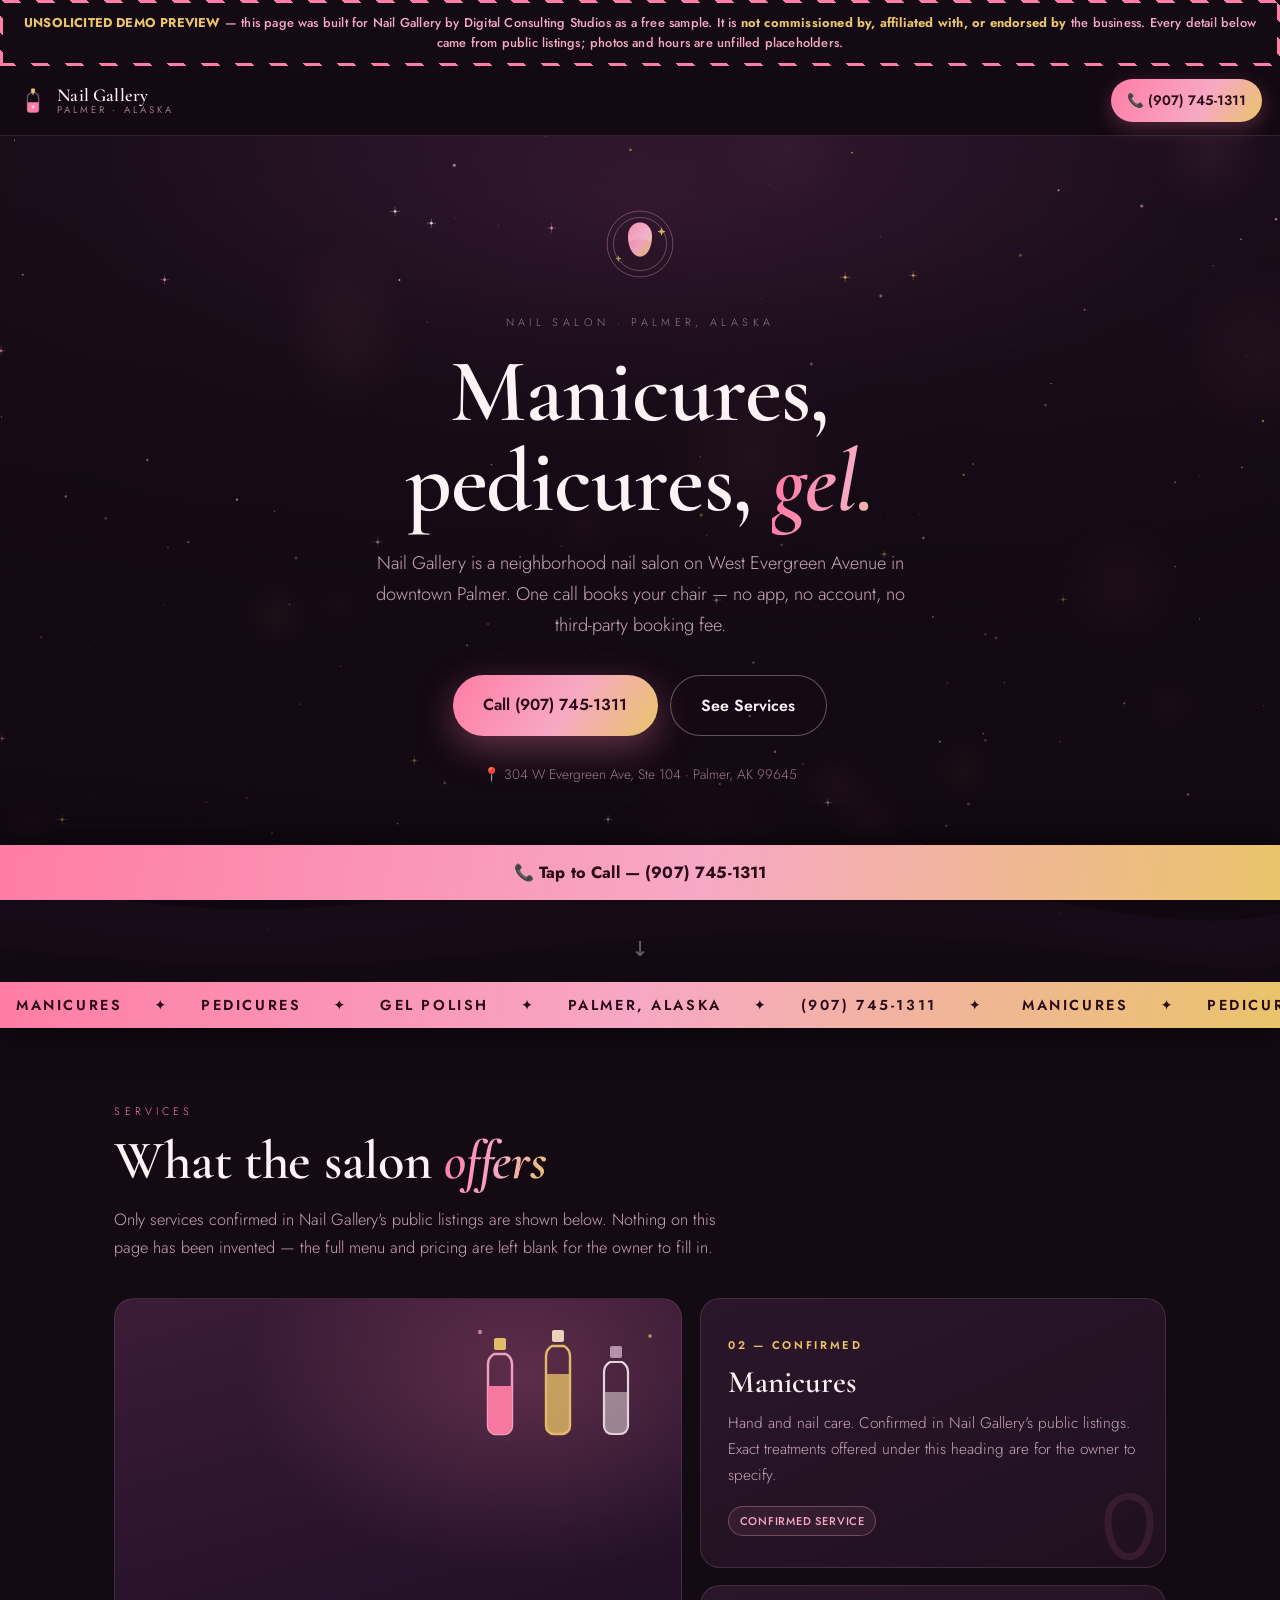
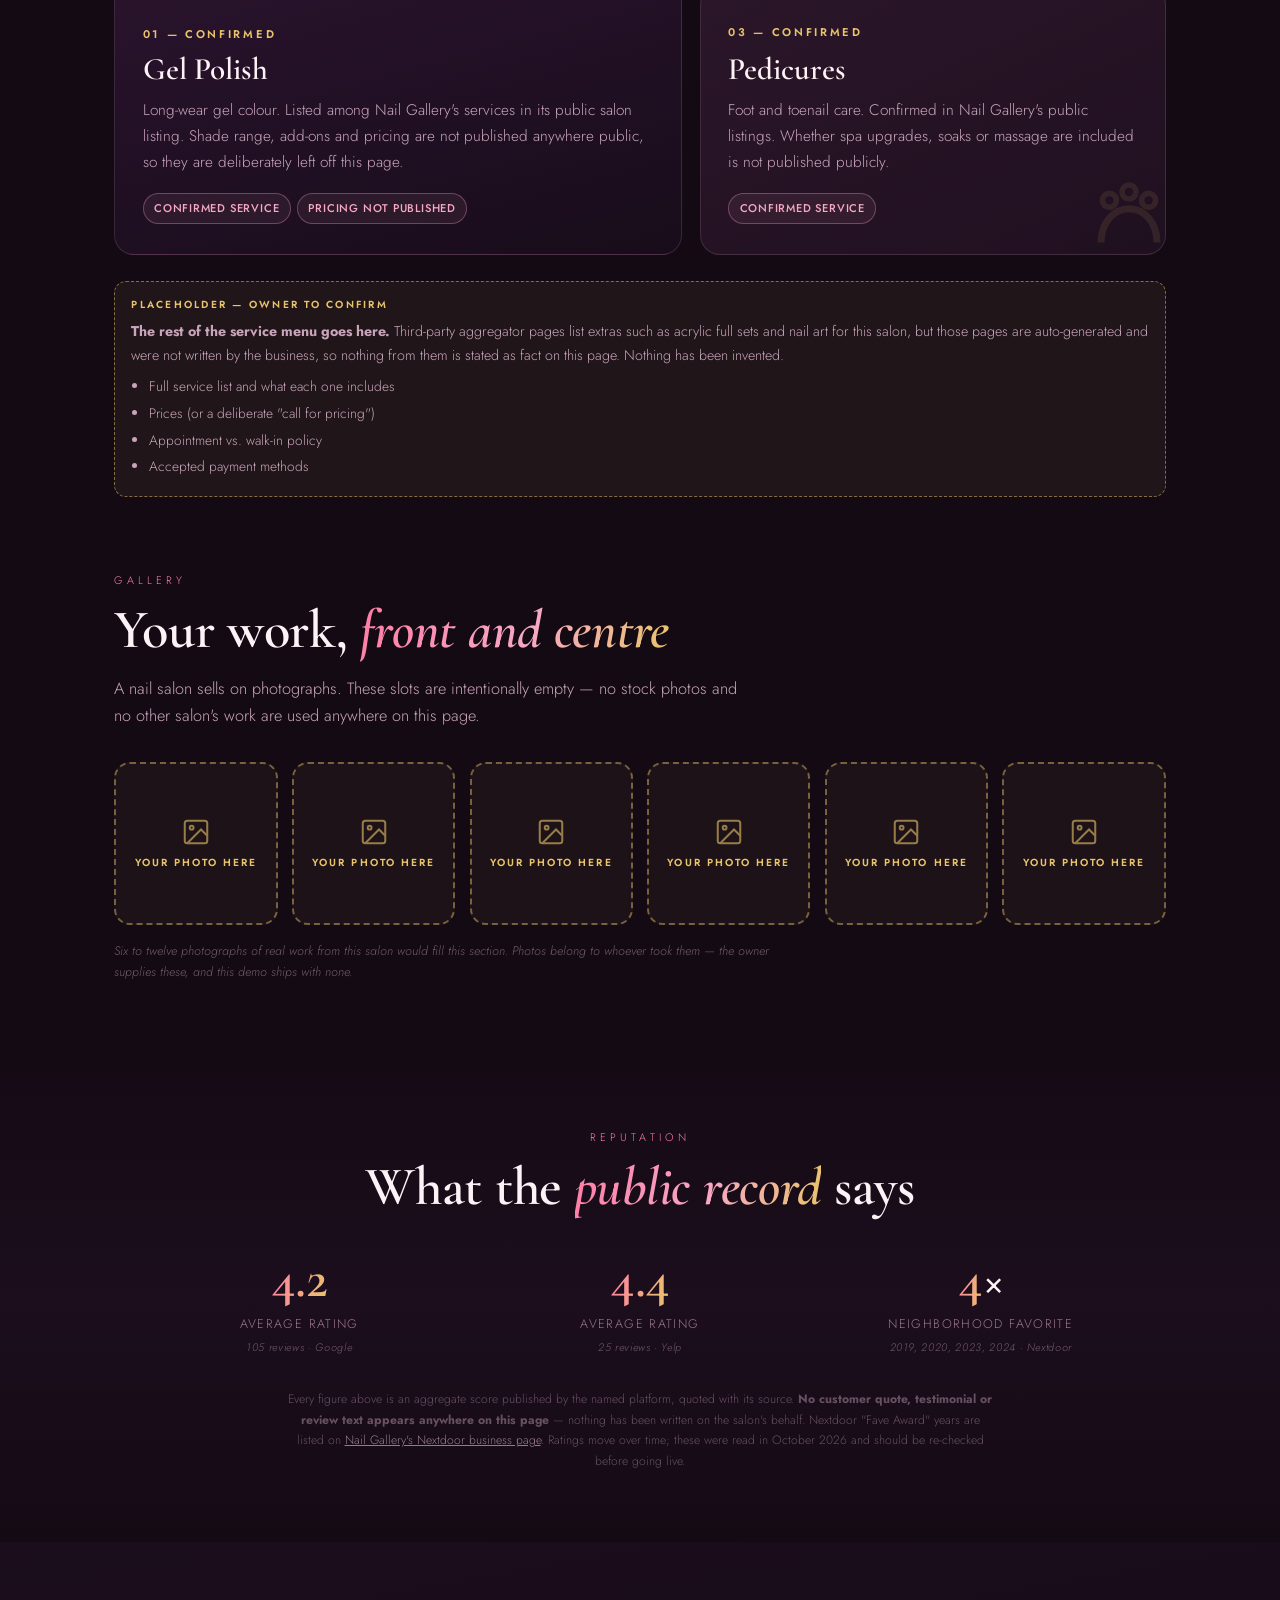
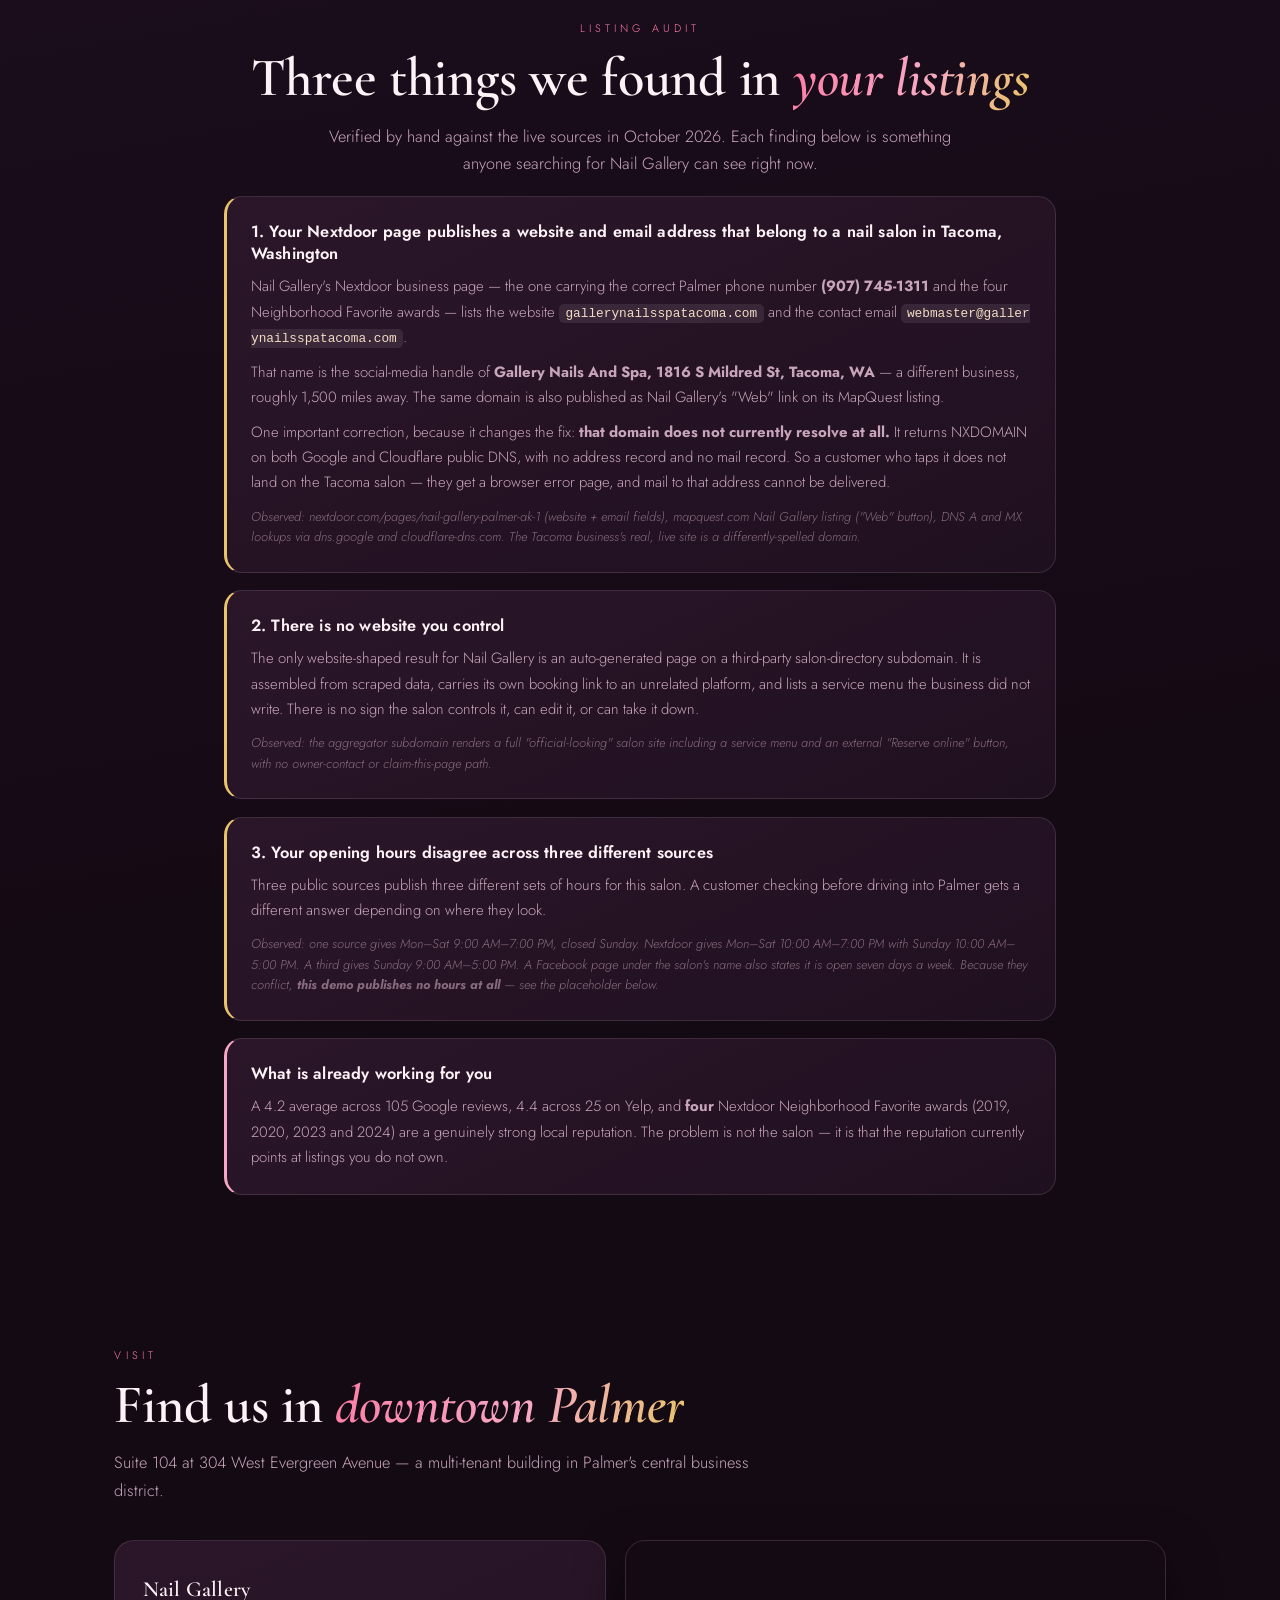
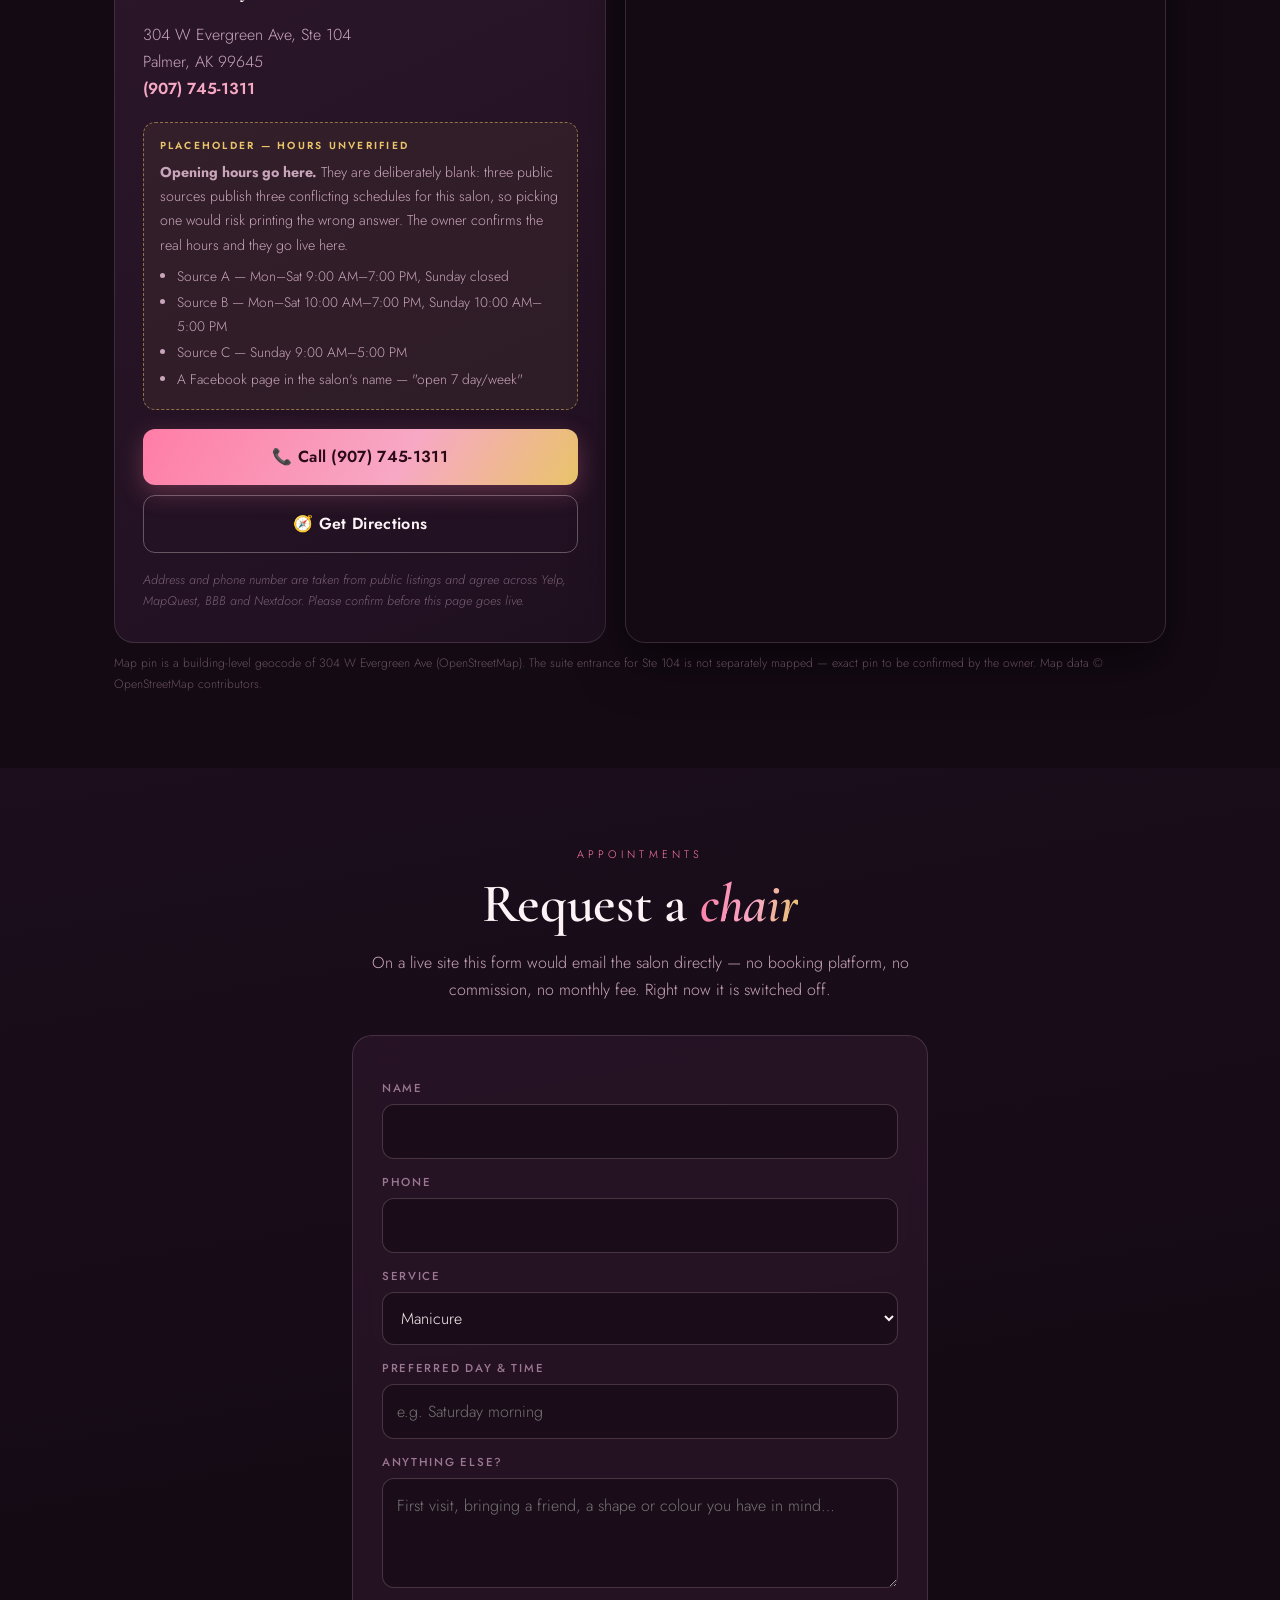
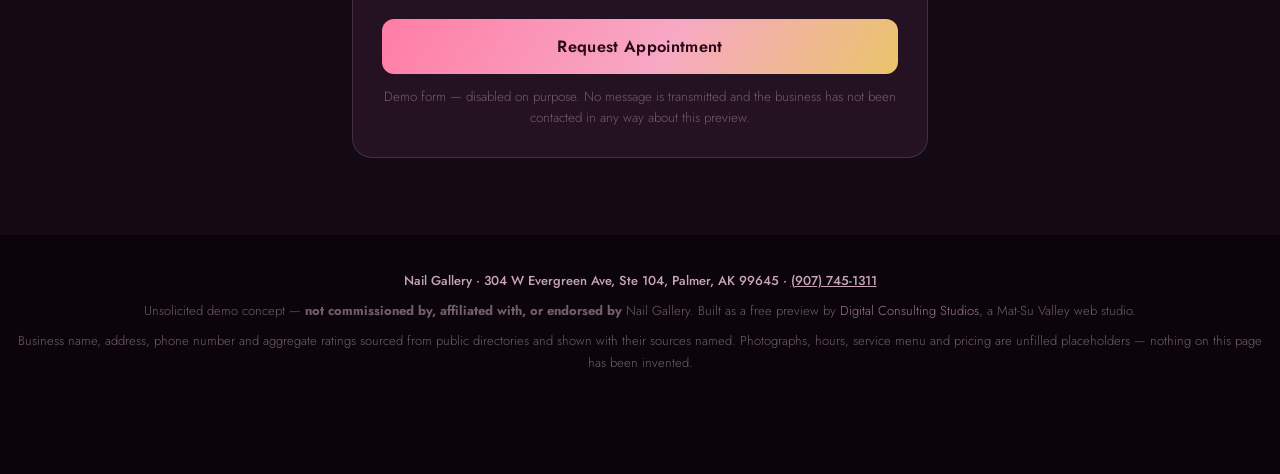
==== commit a2cdfe6f: "Fix: hero address line sat under the fixed Tap-to-Call bar on phones At 390x844 the fixed .sticky-ca" ====
--- a/index.html
+++ b/index.html
@@ -12,6 +12,9 @@
 <link href="https://fonts.googleapis.com/css2?family=Cormorant+Garamond:ital,wght@0,400;0,600;0,700;1,400;1,600&family=Jost:wght@300;400;500;600;700&display=swap" rel="stylesheet">
 <style>
 :root{
+  /* height of the fixed Tap-to-Call bar at the bottom of the viewport;
+     used to keep the first view's bottom 56px of content out from under it */
+  --callbar-h:56px;
   --ink:#140a14; --ink2:#1d0f1e; --panel:#2b1629; --panel2:#1f1020;
   --blush:#f7a8c4; --rose:#ff7da6; --gold:#e9c46a; --champ:#f3dcc4;
   --cream:#fdf2f6; --mauve:#c9a5bb; --plum:#9b7791;
@@ -193,6 +196,18 @@
      Put it back in normal flow above the text instead. */
   .svc.feature .art{position:static;width:120px;margin:0 0 .5rem;animation:none}
   .svc.feature{min-height:0}
+  /* --- Tap-to-Call bar clearance (phones only) -------------------------
+     .sticky-call is position:fixed, so the bottom var(--callbar-h) of the
+     first view is covered by the bar and is not usable space. The hero is
+     taller than what is left, which pushed its last line - the address -
+     under the bar. Shorten the hero's reserved height by the bar, pull its
+     top padding in by the same amount (never tighter than 1rem) and tighten
+     the two gaps above the address line. Measured clearance at 390x844 is
+     then >=15px even with the webfonts unavailable (fallback metrics run
+     taller). Desktop layout, colours and animation are untouched. */
+  .hero{min-height:calc(94svh - var(--callbar-h));padding-top:max(1rem,calc(3.2rem - var(--callbar-h)))}
+  .hero .sub{margin-bottom:1.4rem}
+  .hero .pin{margin-top:.8rem}
 }
 
 /* ---- reduced-motion safety net ----
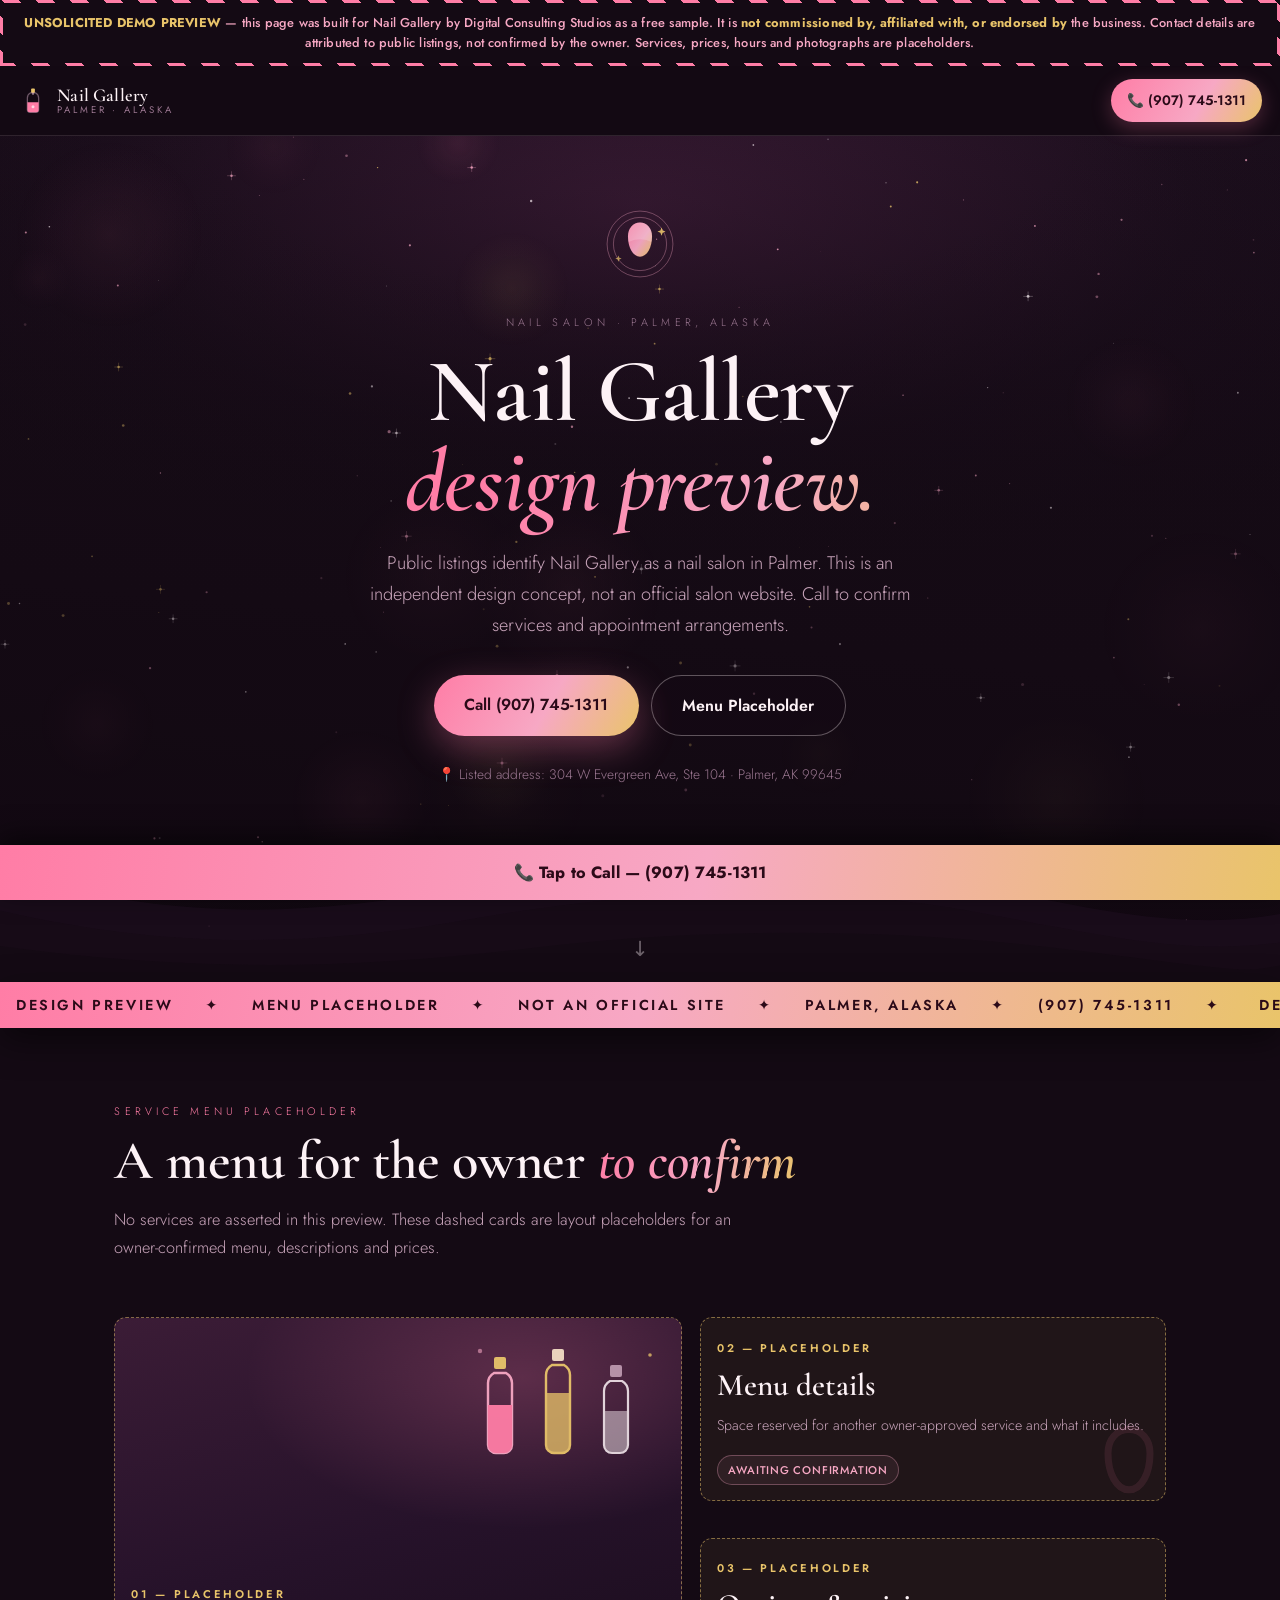
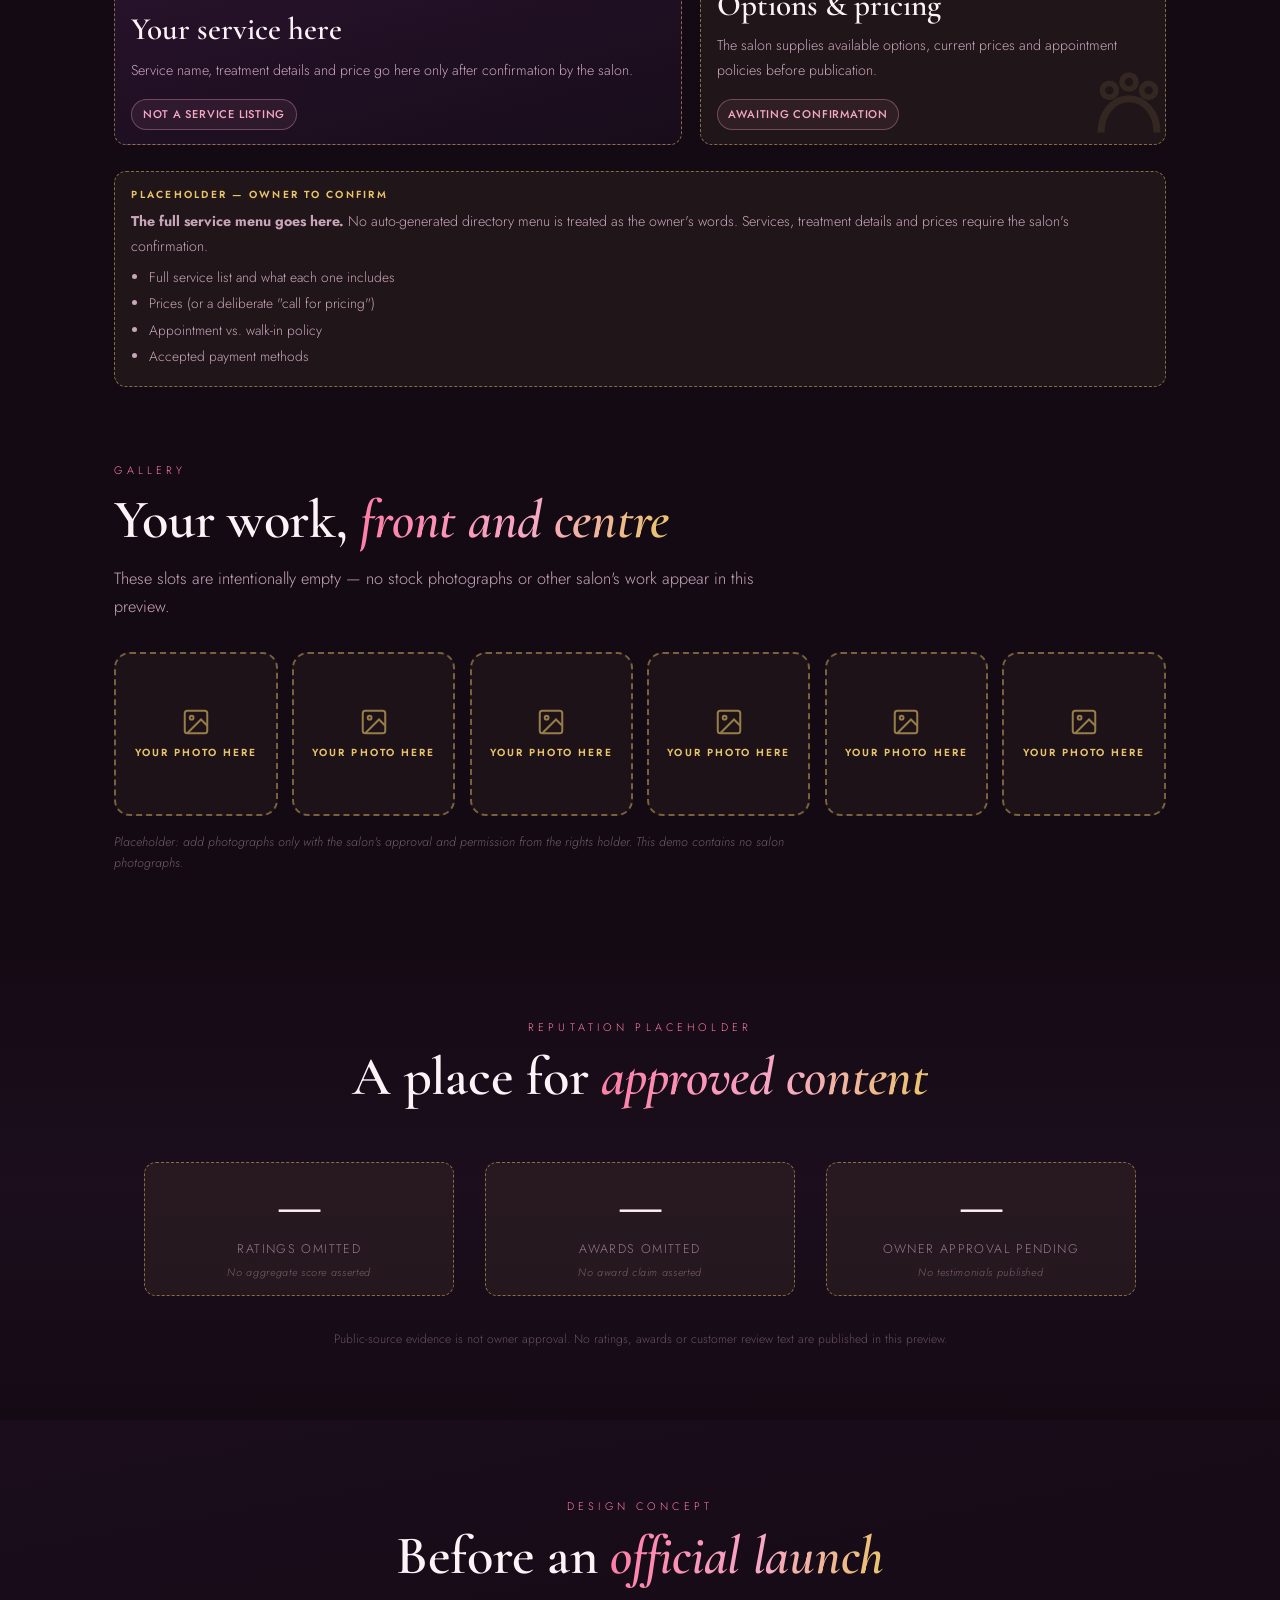
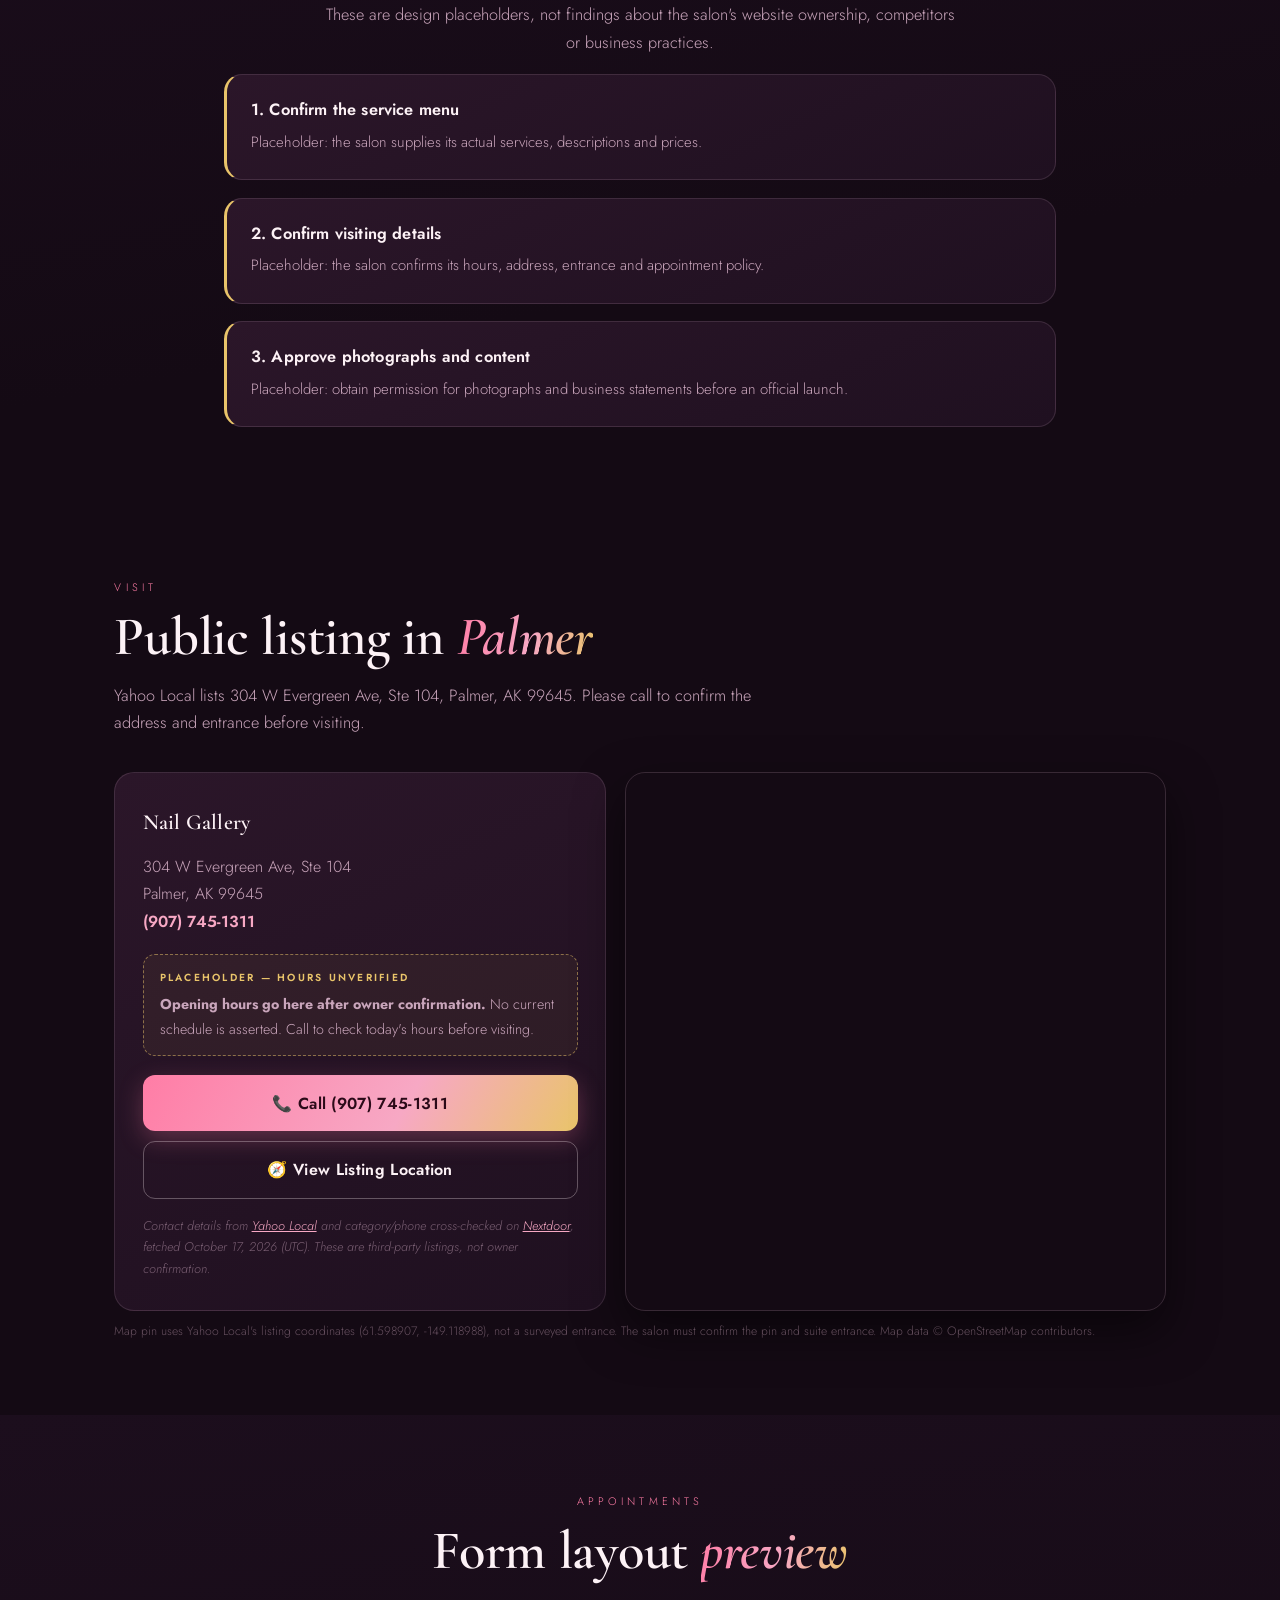
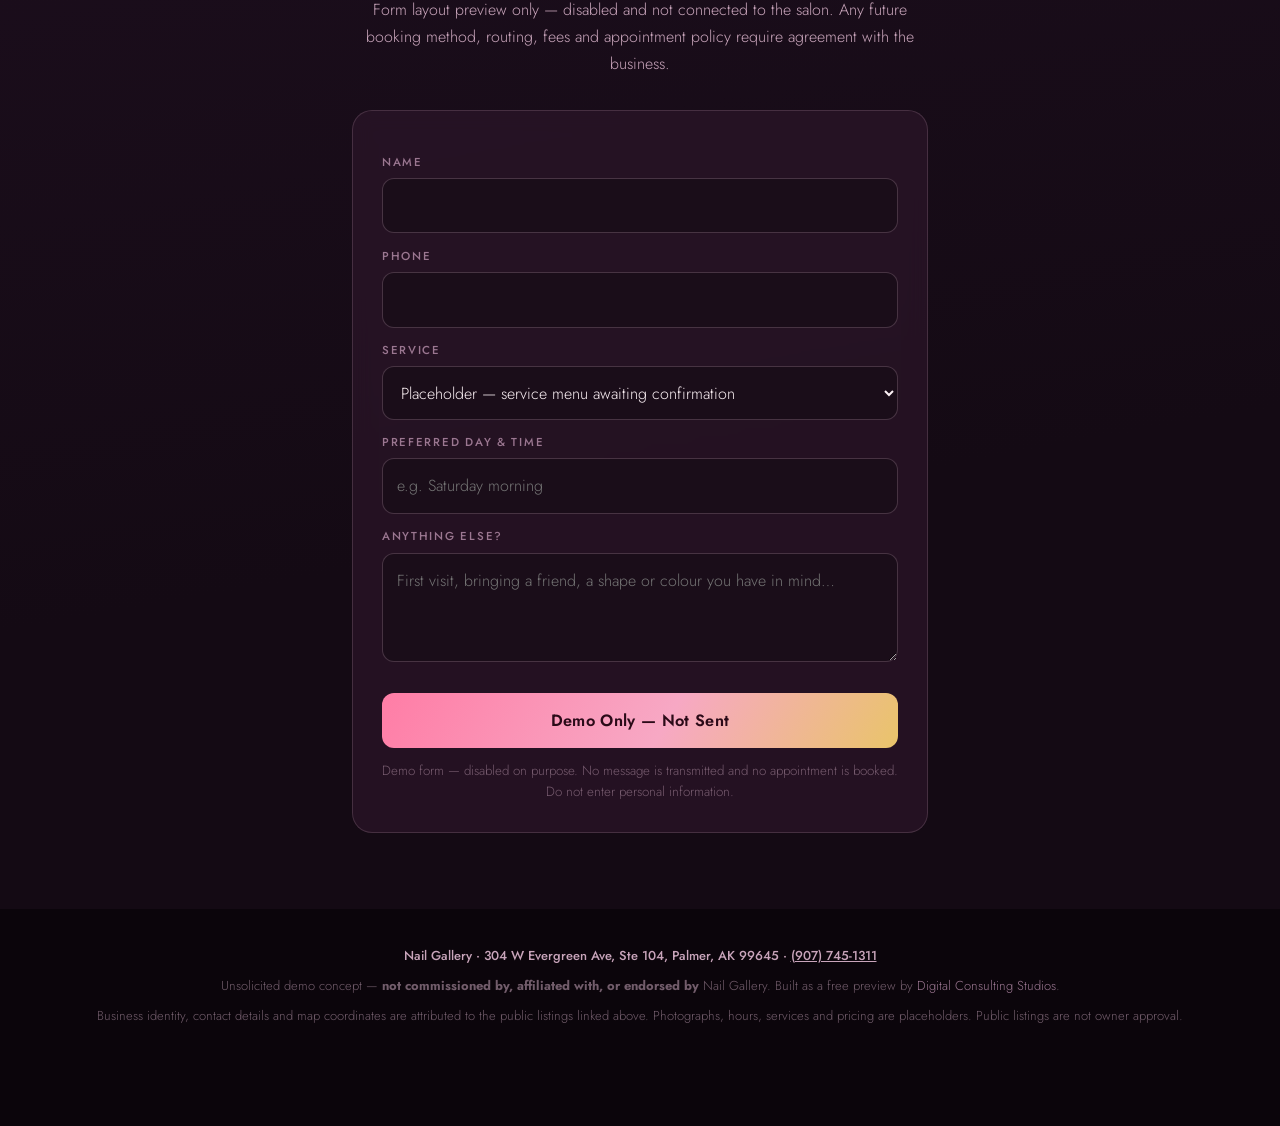
==== commit ef01a342: "fix: remove unsupported Nail Gallery demo claims and source listing data" ====
--- a/index.html
+++ b/index.html
@@ -5,7 +5,7 @@
 <meta name="viewport" content="width=device-width, initial-scale=1.0">
 <meta name="robots" content="noindex,nofollow"><!-- DEMO: keep noindex until commissioned -->
 <title>Nail Gallery — Nail Salon in Palmer, Alaska | DEMO PREVIEW</title>
-<meta name="description" content="DEMO website concept for Nail Gallery, a nail salon at 304 W Evergreen Ave Ste 104, Palmer, Alaska — manicures, pedicures and gel polish. Unsolicited preview, not commissioned by the business.">
+<meta name="description" content="Unsolicited website design preview for Nail Gallery in Palmer, Alaska. Public-listing contact details; services, hours and prices await owner confirmation. Not affiliated with the business.">
 <meta name="theme-color" content="#140a14">
 <link rel="preconnect" href="https://fonts.googleapis.com">
 <link rel="preconnect" href="https://fonts.gstatic.com" crossorigin>
@@ -228,7 +228,7 @@
 </head>
 <body>
 
-<div class="demo-banner"><p><b>UNSOLICITED DEMO PREVIEW</b> — this page was built for Nail Gallery by Digital Consulting Studios as a free sample. It is <b>not commissioned by, affiliated with, or endorsed by</b> the business. Every detail below came from public listings; photos and hours are unfilled placeholders.</p></div>
+<div class="demo-banner"><p><b>UNSOLICITED DEMO PREVIEW</b> — this page was built for Nail Gallery by Digital Consulting Studios as a free sample. It is <b>not commissioned by, affiliated with, or endorsed by</b> the business. Contact details are attributed to public listings, not confirmed by the owner. Services, prices, hours and photographs are placeholders.</p></div>
 
 <header>
   <div class="brand">
@@ -272,13 +272,13 @@
   </div>
 
   <p class="kicker">Nail Salon · Palmer, Alaska</p>
-  <h1>Manicures, pedicures, <span class="glow">gel.</span></h1>
-  <p class="sub">Nail Gallery is a neighborhood nail salon on West Evergreen Avenue in downtown Palmer. One call books your chair — no app, no account, no third&#8209;party booking fee.</p>
+  <h1>Nail Gallery <span class="glow">design preview.</span></h1>
+  <p class="sub">Public listings identify Nail Gallery as a nail salon in Palmer. This is an independent design concept, not an official salon website. Call to confirm services and appointment arrangements.</p>
   <div class="cta-row">
     <a class="cta primary" data-magnet href="tel:+19077451311">Call (907) 745-1311</a>
-    <a class="cta ghost" data-magnet href="#services">See Services</a>
-  </div>
-  <p class="pin">📍 304 W Evergreen Ave, Ste 104 · Palmer, AK 99645</p>
+    <a class="cta ghost" data-magnet href="#services">Menu Placeholder</a>
+  </div>
+  <p class="pin">📍 Listed address: 304 W Evergreen Ave, Ste 104 · Palmer, AK 99645</p>
 
   <div class="wave" aria-hidden="true">
     <svg viewBox="0 0 1440 220" preserveAspectRatio="none">
@@ -291,16 +291,16 @@
 </div>
 
 <div class="marquee" aria-hidden="true"><div class="marquee-track" id="mtrack">
-  <span>Manicures</span><span>✦</span><span>Pedicures</span><span>✦</span><span>Gel Polish</span><span>✦</span><span>Palmer, Alaska</span><span>✦</span><span>(907) 745-1311</span><span>✦</span>
+  <span>Design Preview</span><span>✦</span><span>Menu Placeholder</span><span>✦</span><span>Not An Official Site</span><span>✦</span><span>Palmer, Alaska</span><span>✦</span><span>(907) 745-1311</span><span>✦</span>
 </div></div>
 
 <section id="services">
-  <p class="sec-kicker reveal">Services</p>
-  <h2 class="reveal">What the salon <em>offers</em></h2>
-  <p class="lede reveal">Only services confirmed in Nail Gallery's public listings are shown below. Nothing on this page has been invented — the full menu and pricing are left blank for the owner to fill in.</p>
+  <p class="sec-kicker reveal">Service menu placeholder</p>
+  <h2 class="reveal">A menu for the owner <em>to confirm</em></h2>
+  <p class="lede reveal">No services are asserted in this preview. These dashed cards are layout placeholders for an owner-confirmed menu, descriptions and prices.</p>
   <div class="svc-grid">
 
-    <div class="svc feature reveal">
+    <div class="svc feature ph-box reveal">
       <svg class="art" viewBox="0 0 200 150" aria-hidden="true">
         <!-- polish bottles -->
         <g opacity=".95">
@@ -321,34 +321,34 @@
         <circle cx="16" cy="12" r="2.2" fill="#f7a8c4" opacity=".8"><animate attributeName="opacity" values=".8;.2;.8" dur="3s" repeatCount="indefinite"/></circle>
         <circle cx="186" cy="16" r="1.8" fill="#e9c46a" opacity=".7"><animate attributeName="opacity" values=".3;.9;.3" dur="4s" repeatCount="indefinite"/></circle>
       </svg>
-      <span class="num">01 — Confirmed</span>
-      <h3>Gel Polish</h3>
-      <p>Long-wear gel colour. Listed among Nail Gallery's services in its public salon listing. Shade range, add-ons and pricing are not published anywhere public, so they are deliberately left off this page.</p>
+      <span class="num">01 — Placeholder</span>
+      <h3>Your service here</h3>
+      <p>Service name, treatment details and price go here only after confirmation by the salon.</p>
       <div class="tagrow">
-        <span class="tag">Confirmed service</span><span class="tag">Pricing not published</span>
+        <span class="tag">Not a service listing</span>
       </div>
     </div>
 
-    <div class="svc reveal d1">
-      <span class="num">02 — Confirmed</span>
-      <h3>Manicures</h3>
-      <p>Hand and nail care. Confirmed in Nail Gallery's public listings. Exact treatments offered under this heading are for the owner to specify.</p>
-      <div class="tagrow"><span class="tag">Confirmed service</span></div>
+    <div class="svc ph-box reveal d1">
+      <span class="num">02 — Placeholder</span>
+      <h3>Menu details</h3>
+      <p>Space reserved for another owner-approved service and what it includes.</p>
+      <div class="tagrow"><span class="tag">Awaiting confirmation</span></div>
       <svg class="deco" viewBox="0 0 80 80" aria-hidden="true"><path d="M40 14c9 0 15 7 15 17 0 14-6 26-15 26s-15-12-15-26c0-10 6-17 15-17z" fill="none" stroke="#ff7da6" stroke-width="5"/></svg>
     </div>
 
-    <div class="svc reveal d2">
-      <span class="num">03 — Confirmed</span>
-      <h3>Pedicures</h3>
-      <p>Foot and toenail care. Confirmed in Nail Gallery's public listings. Whether spa upgrades, soaks or massage are included is not published publicly.</p>
-      <div class="tagrow"><span class="tag">Confirmed service</span></div>
+    <div class="svc ph-box reveal d2">
+      <span class="num">03 — Placeholder</span>
+      <h3>Options &amp; pricing</h3>
+      <p>The salon supplies available options, current prices and appointment policies before publication.</p>
+      <div class="tagrow"><span class="tag">Awaiting confirmation</span></div>
       <svg class="deco" viewBox="0 0 80 80" aria-hidden="true"><path d="M20 56c0-14 9-24 20-24s20 10 20 24" fill="none" stroke="#e9c46a" stroke-width="5"/><circle cx="26" cy="26" r="5" fill="none" stroke="#e9c46a" stroke-width="4"/><circle cx="40" cy="20" r="5" fill="none" stroke="#e9c46a" stroke-width="4"/><circle cx="54" cy="26" r="5" fill="none" stroke="#e9c46a" stroke-width="4"/></svg>
     </div>
   </div>
 
   <div class="ph-box reveal" style="margin-top:1.6rem">
     <span class="lbl">Placeholder — owner to confirm</span>
-    <p><strong>The rest of the service menu goes here.</strong> Third-party aggregator pages list extras such as acrylic full sets and nail art for this salon, but those pages are auto-generated and were not written by the business, so nothing from them is stated as fact on this page. Nothing has been invented.</p>
+    <p><strong>The full service menu goes here.</strong> No auto-generated directory menu is treated as the owner's words. Services, treatment details and prices require the salon's confirmation.</p>
     <ul>
       <li>Full service list and what each one includes</li>
       <li>Prices (or a deliberate "call for pricing")</li>
@@ -361,7 +361,7 @@
 <section id="gallery" style="padding-top:0">
   <p class="sec-kicker reveal">Gallery</p>
   <h2 class="reveal">Your work, <em>front and centre</em></h2>
-  <p class="lede reveal">A nail salon sells on photographs. These slots are intentionally empty — no stock photos and no other salon's work are used anywhere on this page.</p>
+  <p class="lede reveal">These slots are intentionally empty — no stock photographs or other salon's work appear in this preview.</p>
   <div class="photo-grid reveal d1">
     <div class="photo-ph"><svg viewBox="0 0 24 24" fill="none" stroke="#e9c46a" stroke-width="1.6" aria-hidden="true"><rect x="3" y="3" width="18" height="18" rx="2"/><circle cx="8.5" cy="8.5" r="1.5"/><path d="M21 15l-5-5L5 21"/></svg><span>Your photo here</span></div>
     <div class="photo-ph"><svg viewBox="0 0 24 24" fill="none" stroke="#e9c46a" stroke-width="1.6" aria-hidden="true"><rect x="3" y="3" width="18" height="18" rx="2"/><circle cx="8.5" cy="8.5" r="1.5"/><path d="M21 15l-5-5L5 21"/></svg><span>Your photo here</span></div>
@@ -370,66 +370,56 @@
     <div class="photo-ph"><svg viewBox="0 0 24 24" fill="none" stroke="#e9c46a" stroke-width="1.6" aria-hidden="true"><rect x="3" y="3" width="18" height="18" rx="2"/><circle cx="8.5" cy="8.5" r="1.5"/><path d="M21 15l-5-5L5 21"/></svg><span>Your photo here</span></div>
     <div class="photo-ph"><svg viewBox="0 0 24 24" fill="none" stroke="#e9c46a" stroke-width="1.6" aria-hidden="true"><rect x="3" y="3" width="18" height="18" rx="2"/><circle cx="8.5" cy="8.5" r="1.5"/><path d="M21 15l-5-5L5 21"/></svg><span>Your photo here</span></div>
   </div>
-  <p class="photo-note reveal">Six to twelve photographs of real work from this salon would fill this section. Photos belong to whoever took them — the owner supplies these, and this demo ships with none.</p>
+  <p class="photo-note reveal">Placeholder: add photographs only with the salon's approval and permission from the rights holder. This demo contains no salon photographs.</p>
 </section>
 
 <div class="trust">
-  <p class="sec-kicker reveal">Reputation</p>
-  <h2 class="reveal">What the <em>public record</em> says</h2>
+  <p class="sec-kicker reveal">Reputation placeholder</p>
+  <h2 class="reveal">A place for <em>approved content</em></h2>
   <div class="trust-wrap">
-    <div class="trust-item reveal">
-      <div class="big"><span class="accent">4.2</span></div>
-      <p>Average rating<span class="src">105 reviews · Google</span></p>
-    </div>
-    <div class="trust-item reveal d1">
-      <div class="big"><span class="accent">4.4</span></div>
-      <p>Average rating<span class="src">25 reviews · Yelp</span></p>
-    </div>
-    <div class="trust-item reveal d2">
-      <div class="big"><span class="accent">4</span>×</div>
-      <p>Neighborhood Favorite<span class="src">2019, 2020, 2023, 2024 · Nextdoor</span></p>
-    </div>
-  </div>
-  <p class="trust-src reveal">Every figure above is an aggregate score published by the named platform, quoted with its source. <strong>No customer quote, testimonial or review text appears anywhere on this page</strong> — nothing has been written on the salon's behalf. Nextdoor "Fave Award" years are listed on <a href="https://nextdoor.com/pages/nail-gallery-palmer-ak-1/" target="_blank" rel="noopener">Nail Gallery's Nextdoor business page</a>. Ratings move over time; these were read in October 2026 and should be re-checked before going live.</p>
+    <div class="trust-item ph-box reveal">
+      <div class="big">—</div>
+      <p>Ratings omitted<span class="src">No aggregate score asserted</span></p>
+    </div>
+    <div class="trust-item ph-box reveal d1">
+      <div class="big">—</div>
+      <p>Awards omitted<span class="src">No award claim asserted</span></p>
+    </div>
+    <div class="trust-item ph-box reveal d2">
+      <div class="big">—</div>
+      <p>Owner approval pending<span class="src">No testimonials published</span></p>
+    </div>
+  </div>
+  <p class="trust-src reveal">Public-source evidence is not owner approval. No ratings, awards or customer review text are published in this preview.</p>
 </div>
 
 <div class="audit" id="audit">
   <div class="audit-in">
-    <p class="sec-kicker reveal" style="text-align:center">Listing audit</p>
-    <h2 class="reveal">Three things we found in <em>your listings</em></h2>
-    <p class="lede reveal">Verified by hand against the live sources in October 2026. Each finding below is something anyone searching for Nail Gallery can see right now.</p>
-
-    <div class="finding reveal d1">
-      <h3>1. Your Nextdoor page publishes a website and email address that belong to a nail salon in Tacoma, Washington</h3>
-      <p>Nail Gallery's Nextdoor business page — the one carrying the correct Palmer phone number <strong>(907) 745-1311</strong> and the four Neighborhood Favorite awards — lists the website <code>gallerynailsspatacoma.com</code> and the contact email <code>webmaster@gallerynailsspatacoma.com</code>.</p>
-      <p>That name is the social-media handle of <strong>Gallery Nails And Spa, 1816 S Mildred St, Tacoma, WA</strong> — a different business, roughly 1,500 miles away. The same domain is also published as Nail Gallery's "Web" link on its MapQuest listing.</p>
-      <p>One important correction, because it changes the fix: <strong>that domain does not currently resolve at all.</strong> It returns NXDOMAIN on both Google and Cloudflare public DNS, with no address record and no mail record. So a customer who taps it does not land on the Tacoma salon — they get a browser error page, and mail to that address cannot be delivered.</p>
-      <p class="obs">Observed: nextdoor.com/pages/nail-gallery-palmer-ak-1 (website + email fields), mapquest.com Nail Gallery listing ("Web" button), DNS A and MX lookups via dns.google and cloudflare-dns.com. The Tacoma business's real, live site is a differently-spelled domain.</p>
-    </div>
-
-    <div class="finding reveal d2">
-      <h3>2. There is no website you control</h3>
-      <p>The only website-shaped result for Nail Gallery is an auto-generated page on a third-party salon-directory subdomain. It is assembled from scraped data, carries its own booking link to an unrelated platform, and lists a service menu the business did not write. There is no sign the salon controls it, can edit it, or can take it down.</p>
-      <p class="obs">Observed: the aggregator subdomain renders a full "official-looking" salon site including a service menu and an external "Reserve online" button, with no owner-contact or claim-this-page path.</p>
-    </div>
-
-    <div class="finding reveal d3">
-      <h3>3. Your opening hours disagree across three different sources</h3>
-      <p>Three public sources publish three different sets of hours for this salon. A customer checking before driving into Palmer gets a different answer depending on where they look.</p>
-      <p class="obs">Observed: one source gives Mon–Sat 9:00 AM–7:00 PM, closed Sunday. Nextdoor gives Mon–Sat 10:00 AM–7:00 PM with Sunday 10:00 AM–5:00 PM. A third gives Sunday 9:00 AM–5:00 PM. A Facebook page under the salon's name also states it is open seven days a week. Because they conflict, <strong>this demo publishes no hours at all</strong> — see the placeholder below.</p>
-    </div>
-
-    <div class="finding good reveal">
-      <h3>What is already working for you</h3>
-      <p>A 4.2 average across 105 Google reviews, 4.4 across 25 on Yelp, and <strong>four</strong> Nextdoor Neighborhood Favorite awards (2019, 2020, 2023 and 2024) are a genuinely strong local reputation. The problem is not the salon — it is that the reputation currently points at listings you do not own.</p>
+    <p class="sec-kicker reveal" style="text-align:center">Design concept</p>
+    <h2 class="reveal">Before an <em>official launch</em></h2>
+    <p class="lede reveal">These are design placeholders, not findings about the salon's website ownership, competitors or business practices.</p>
+
+    <div class="finding ph-box reveal d1">
+      <h3>1. Confirm the service menu</h3>
+      <p>Placeholder: the salon supplies its actual services, descriptions and prices.</p>
+    </div>
+
+    <div class="finding ph-box reveal d2">
+      <h3>2. Confirm visiting details</h3>
+      <p>Placeholder: the salon confirms its hours, address, entrance and appointment policy.</p>
+    </div>
+
+    <div class="finding ph-box reveal d3">
+      <h3>3. Approve photographs and content</h3>
+      <p>Placeholder: obtain permission for photographs and business statements before an official launch.</p>
     </div>
   </div>
 </div>
 
 <section id="visit">
   <p class="sec-kicker reveal">Visit</p>
-  <h2 class="reveal">Find us in <em>downtown Palmer</em></h2>
-  <p class="lede reveal">Suite 104 at 304 West Evergreen Avenue — a multi-tenant building in Palmer's central business district.</p>
+  <h2 class="reveal">Public listing in <em>Palmer</em></h2>
+  <p class="lede reveal">Yahoo Local lists 304 W Evergreen Ave, Ste 104, Palmer, AK 99645. Please call to confirm the address and entrance before visiting.</p>
 
   <div class="find-grid">
     <div class="find-card reveal">
@@ -438,59 +428,49 @@
 
       <div class="ph-box">
         <span class="lbl">Placeholder — hours unverified</span>
-        <p><strong>Opening hours go here.</strong> They are deliberately blank: three public sources publish three conflicting schedules for this salon, so picking one would risk printing the wrong answer. The owner confirms the real hours and they go live here.</p>
-        <ul>
-          <li>Source A — Mon–Sat 9:00 AM–7:00 PM, Sunday closed</li>
-          <li>Source B — Mon–Sat 10:00 AM–7:00 PM, Sunday 10:00 AM–5:00 PM</li>
-          <li>Source C — Sunday 9:00 AM–5:00 PM</li>
-          <li>A Facebook page in the salon's name — "open 7 day/week"</li>
-        </ul>
+        <p><strong>Opening hours go here after owner confirmation.</strong> No current schedule is asserted. Call to check today's hours before visiting.</p>
       </div>
 
       <div class="order-links">
         <a class="call" href="tel:+19077451311">📞 Call (907) 745-1311</a>
-        <a class="dir" href="https://www.openstreetmap.org/?mlat=61.59912&amp;mlon=-149.11892#map=18/61.59912/-149.11892" target="_blank" rel="noopener">🧭 Get Directions</a>
+        <a class="dir" href="https://www.openstreetmap.org/?mlat=61.598907&amp;mlon=-149.118988#map=18/61.598907/-149.118988" target="_blank" rel="noopener">🧭 View Listing Location</a>
       </div>
-      <p class="note">Address and phone number are taken from public listings and agree across Yelp, MapQuest, BBB and Nextdoor. Please confirm before this page goes live.</p>
+      <p class="note">Contact details from <a href="https://local.yahoo.com/info-182875310-nail-gallery-palmer" target="_blank" rel="noopener">Yahoo Local</a> and category/phone cross-checked on <a href="https://nextdoor.com/pages/nail-gallery-palmer-ak-1/" target="_blank" rel="noopener">Nextdoor</a>, fetched October 17, 2026 (UTC). These are third-party listings, not owner confirmation.</p>
     </div>
     <div class="map-wrap reveal d1">
-      <iframe title="Map — 304 W Evergreen Avenue, Palmer, Alaska"
-        src="https://www.openstreetmap.org/export/embed.html?bbox=-149.1239%2C61.5966%2C-149.1139%2C61.6016&amp;layer=mapnik&amp;marker=61.59912%2C-149.11892"
+      <iframe title="Map — Yahoo Local listing coordinates for Nail Gallery, Palmer, Alaska"
+        src="https://www.openstreetmap.org/export/embed.html?bbox=-149.123988%2C61.596407%2C-149.113988%2C61.601407&amp;layer=mapnik&amp;marker=61.598907%2C-149.118988"
         loading="lazy" referrerpolicy="no-referrer-when-downgrade"></iframe>
     </div>
   </div>
-  <p class="map-note reveal">Map pin is a building-level geocode of 304 W Evergreen Ave (OpenStreetMap). The suite entrance for Ste 104 is not separately mapped — exact pin to be confirmed by the owner. Map data © OpenStreetMap contributors.</p>
+  <p class="map-note reveal">Map pin uses Yahoo Local's listing coordinates (61.598907, -149.118988), not a surveyed entrance. The salon must confirm the pin and suite entrance. Map data © OpenStreetMap contributors.</p>
 </section>
 
 <div class="book">
   <div class="book-in">
     <p class="sec-kicker reveal">Appointments</p>
-    <h2 class="reveal">Request a <em>chair</em></h2>
-    <p class="reveal">On a live site this form would email the salon directly — no booking platform, no commission, no monthly fee. Right now it is switched off.</p>
-    <!-- DEMO: form deliberately disabled. The business has NOT been contacted.
-         On commission: action="https://formsubmit.co/OWNER_EMAIL" method="POST" -->
-    <form class="reveal d1" onsubmit="alert('Demo form — intentionally disabled. Nothing is sent anywhere and the salon has not been contacted. On a commissioned site this would email the owner directly.');return false">
+    <h2 class="reveal">Form layout <em>preview</em></h2>
+    <p class="reveal">Form layout preview only — disabled and not connected to the salon. Any future booking method, routing, fees and appointment policy require agreement with the business.</p>
+    <!-- DEMO: form deliberately disabled. -->
+    <form class="reveal d1" onsubmit="alert('Demo form — disabled. Nothing is sent and no appointment is requested.');return false">
       <label for="n">Name</label><input id="n" name="name" autocomplete="name" required>
       <label for="p">Phone</label><input id="p" name="phone" type="tel" autocomplete="tel" required>
       <label for="s">Service</label>
       <select id="s" name="service">
-        <option>Manicure</option>
-        <option>Pedicure</option>
-        <option>Gel polish</option>
-        <option>Something else — I'll ask</option>
+        <option>Placeholder — service menu awaiting confirmation</option>
       </select>
       <label for="d">Preferred day &amp; time</label><input id="d" name="when" placeholder="e.g. Saturday morning">
       <label for="m">Anything else?</label><textarea id="m" name="message" rows="3" placeholder="First visit, bringing a friend, a shape or colour you have in mind…"></textarea>
-      <button type="submit">Request Appointment</button>
-      <small>Demo form — disabled on purpose. No message is transmitted and the business has not been contacted in any way about this preview.</small>
+      <button type="submit">Demo Only — Not Sent</button>
+      <small>Demo form — disabled on purpose. No message is transmitted and no appointment is booked. Do not enter personal information.</small>
     </form>
   </div>
 </div>
 
 <footer>
   <p class="nap">Nail Gallery · 304 W Evergreen Ave, Ste 104, Palmer, AK 99645 · <a href="tel:+19077451311" style="color:inherit">(907) 745-1311</a></p>
-  <p>Unsolicited demo concept — <strong>not commissioned by, affiliated with, or endorsed by</strong> Nail Gallery. Built as a free preview by <span class="agency">Digital Consulting Studios</span>, a Mat-Su Valley web studio.</p>
-  <p>Business name, address, phone number and aggregate ratings sourced from public directories and shown with their sources named. Photographs, hours, service menu and pricing are unfilled placeholders — nothing on this page has been invented.</p>
+  <p>Unsolicited demo concept — <strong>not commissioned by, affiliated with, or endorsed by</strong> Nail Gallery. Built as a free preview by <span class="agency">Digital Consulting Studios</span>.</p>
+  <p>Business identity, contact details and map coordinates are attributed to the public listings linked above. Photographs, hours, services and pricing are placeholders. Public listings are not owner approval.</p>
 </footer>
 
 <div class="sticky-call"><a href="tel:+19077451311">📞 Tap to Call — (907) 745-1311</a></div>
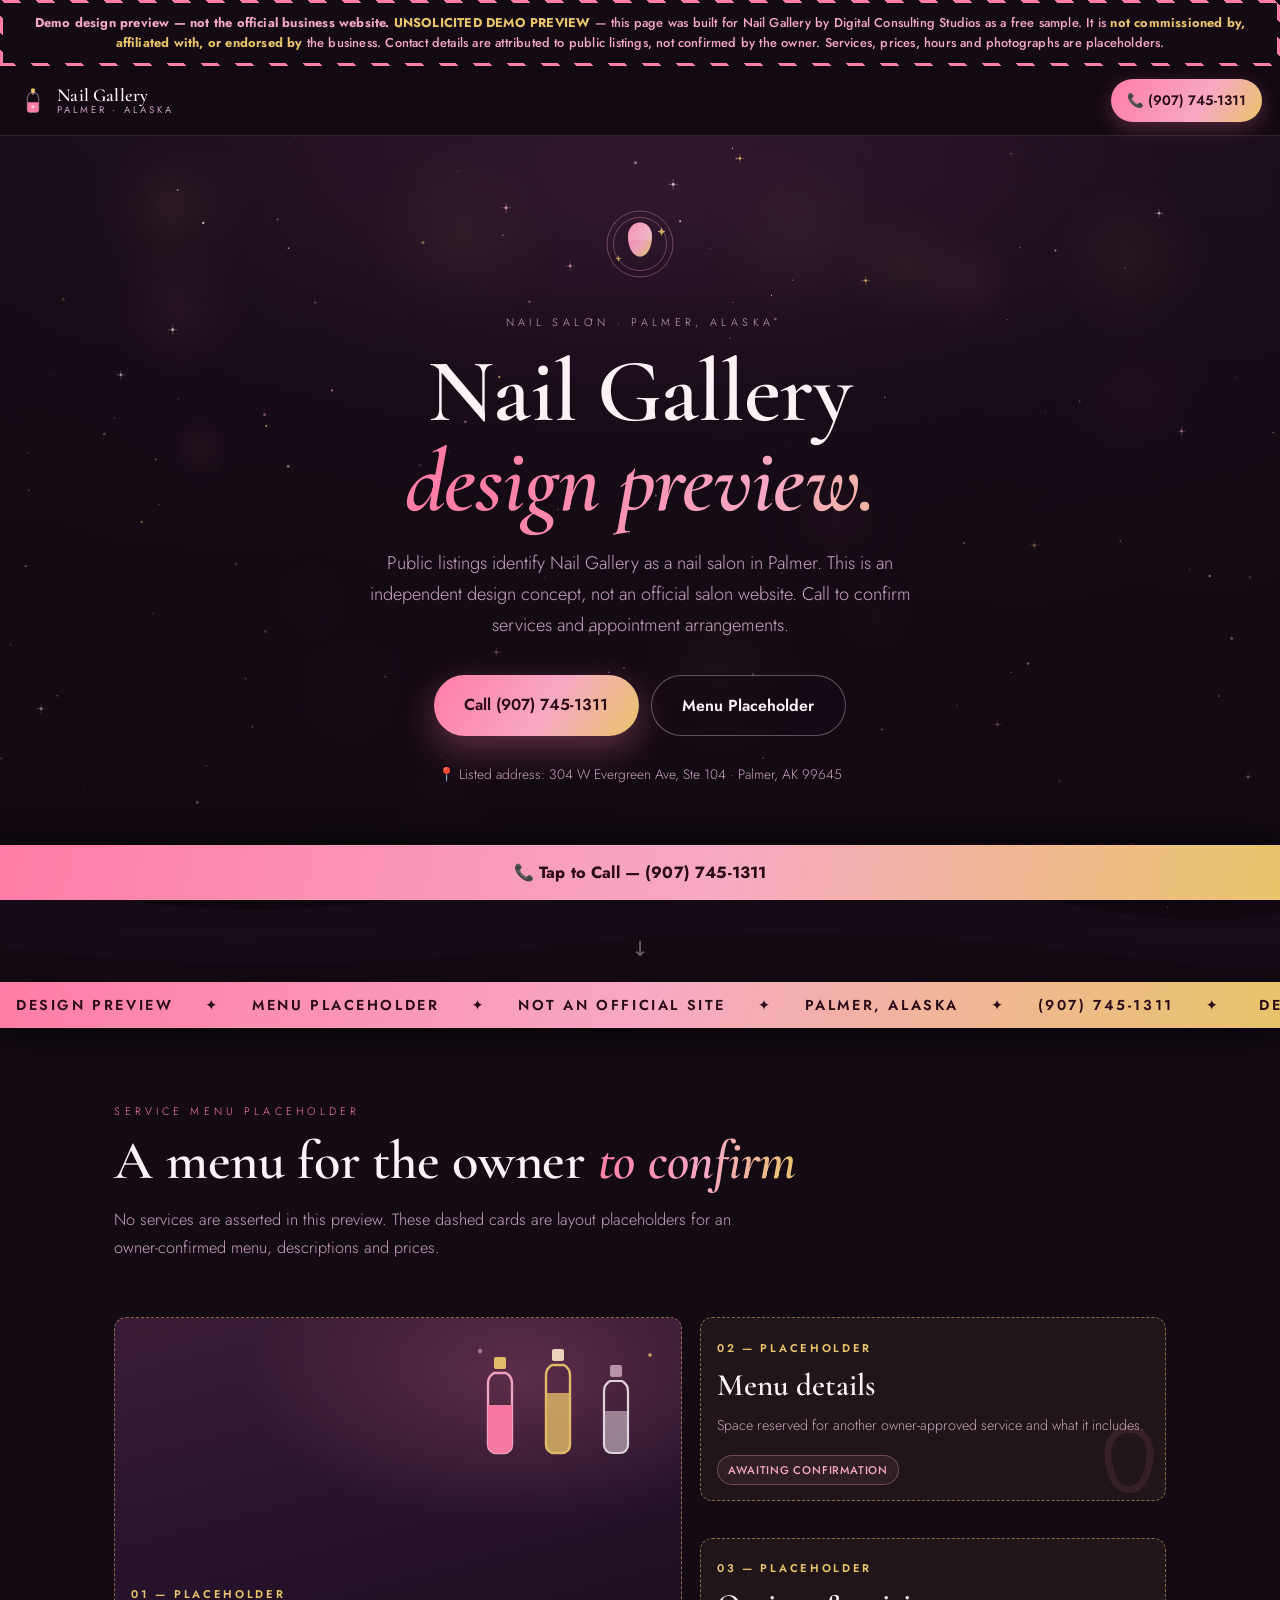
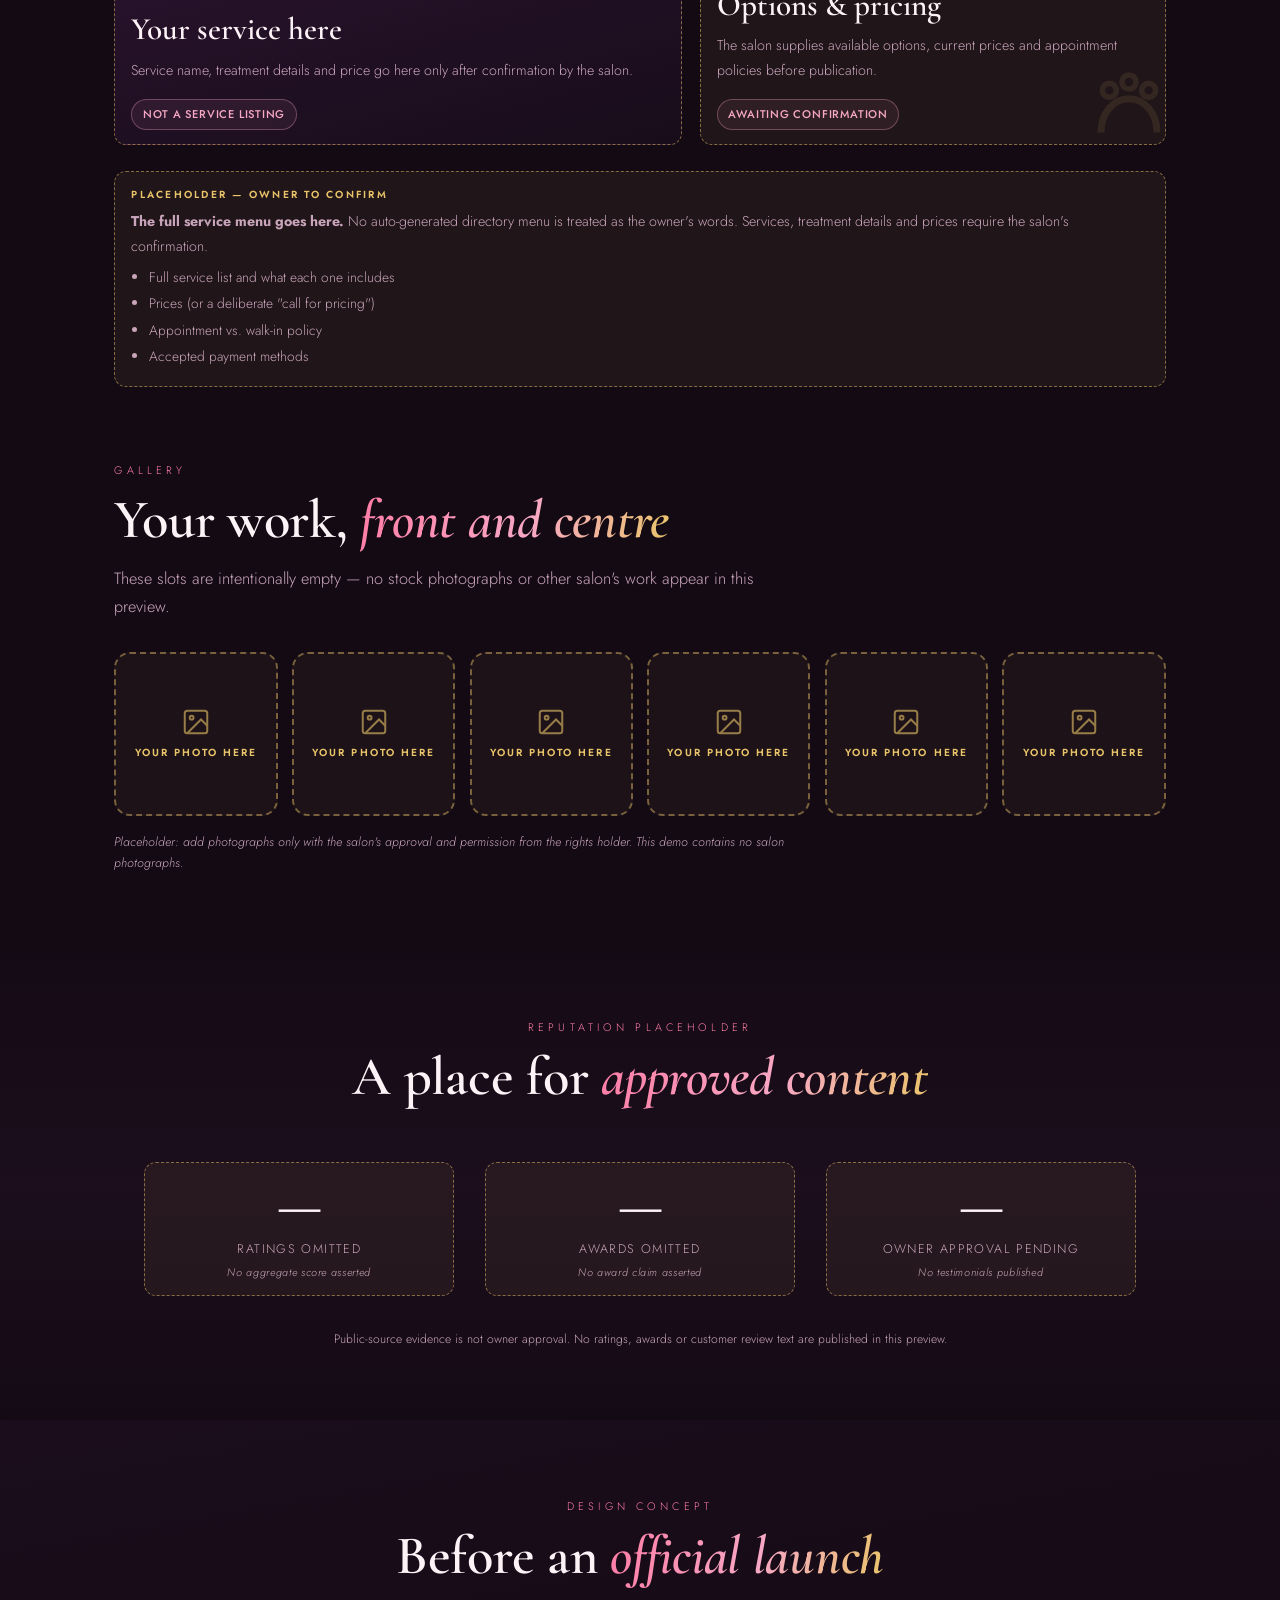
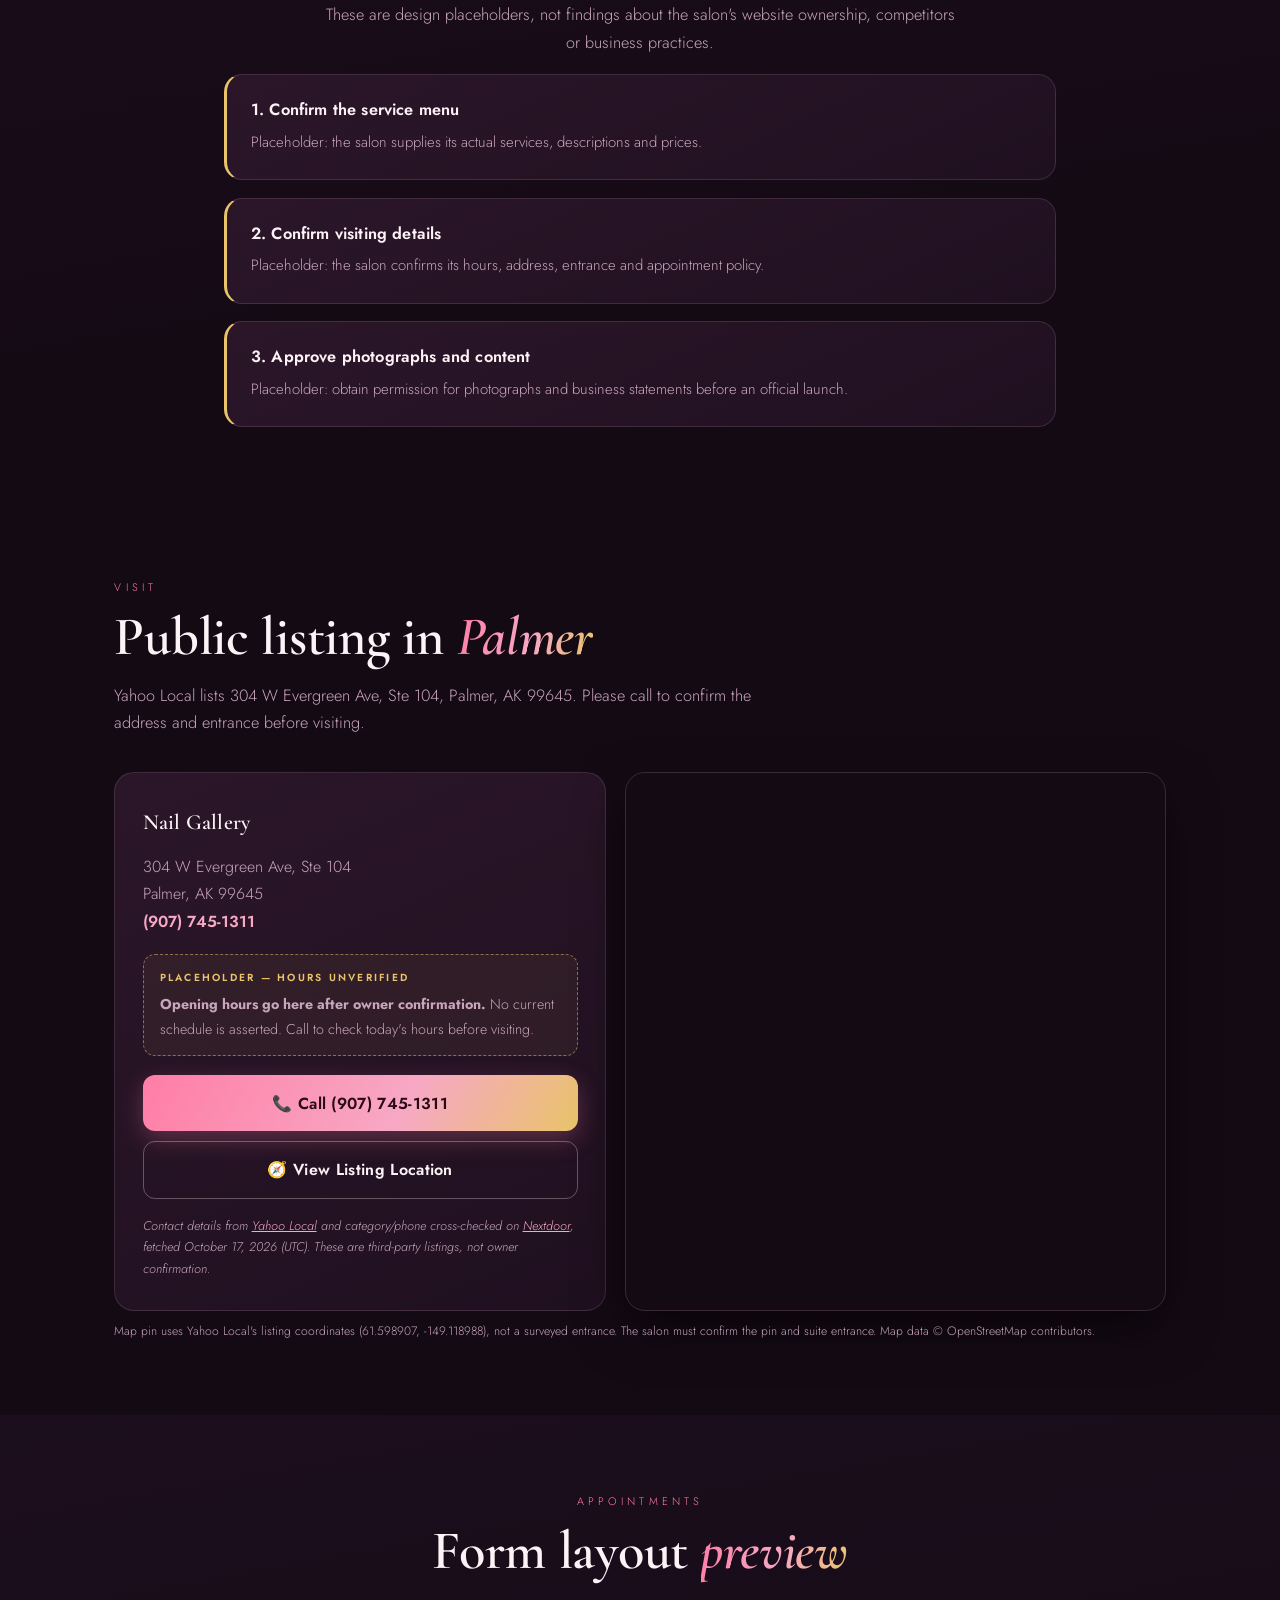
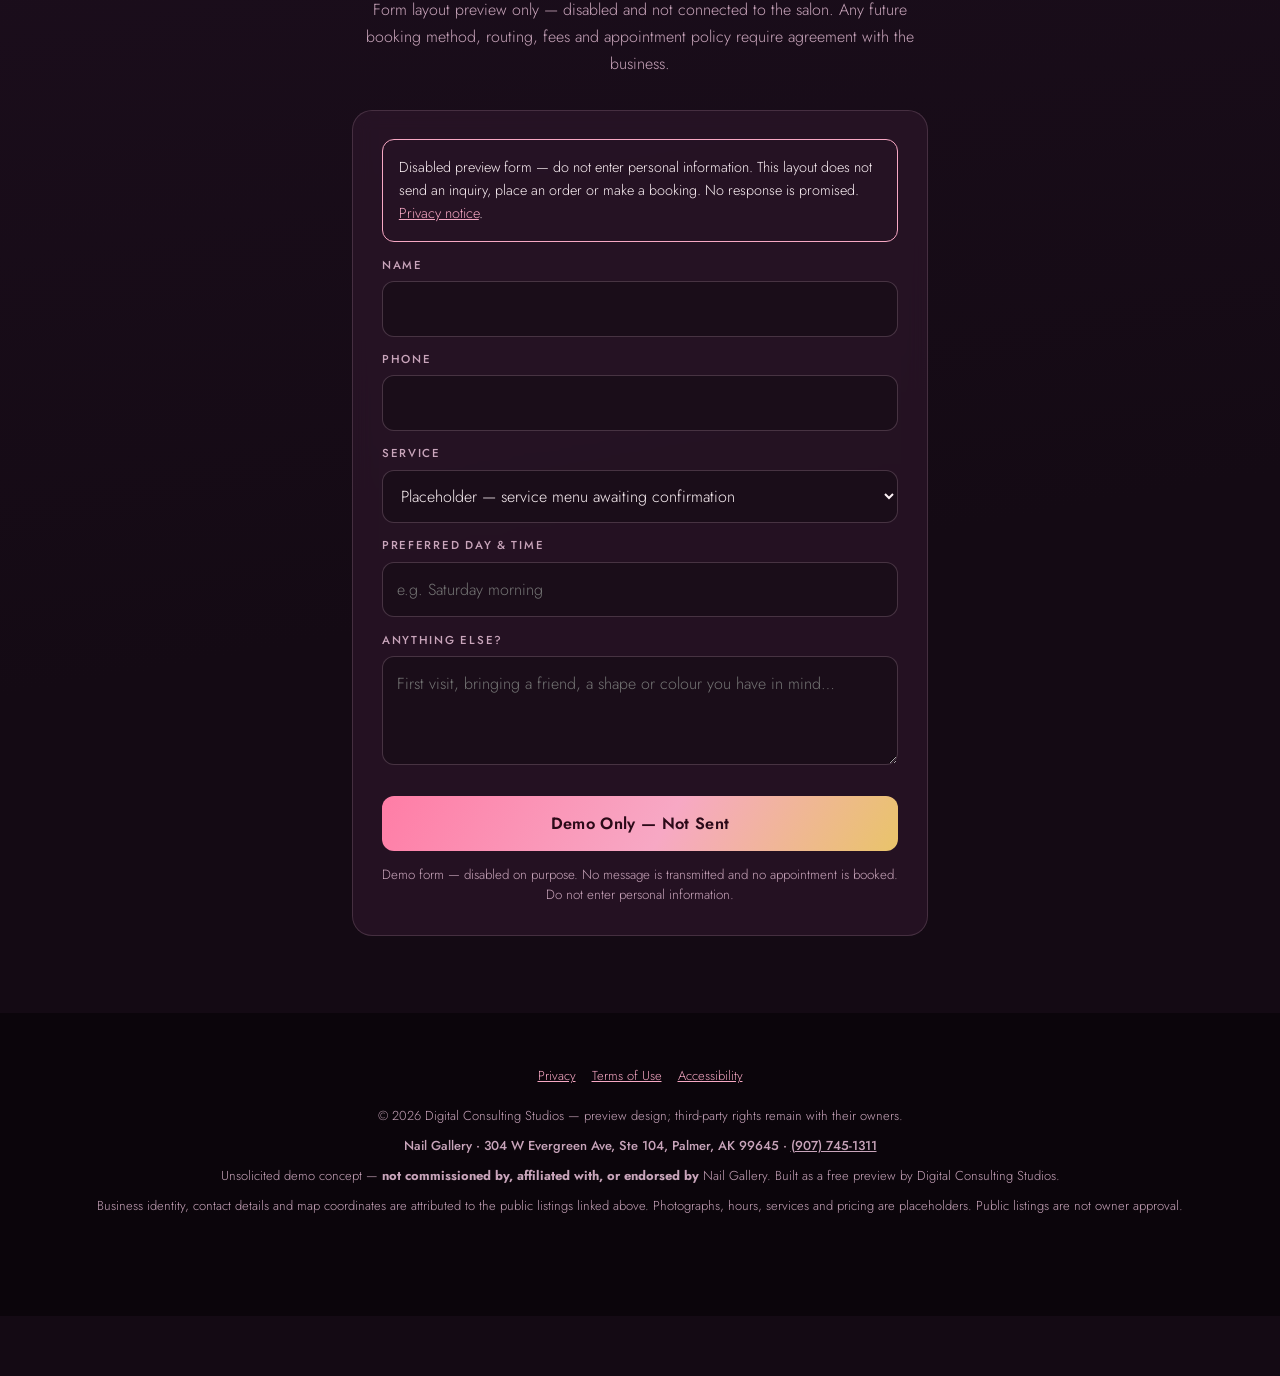
==== commit 3491214e: "fix: add accurate demo legal notices and accessible safeguards" ====
--- a/index.html
+++ b/index.html
@@ -225,10 +225,13 @@
   .scroll-hint{display:none}
 }
 </style>
+<meta name="legal-release" content="nail-legal-20261019">
+<link rel="stylesheet" href="compliance.css">
 </head>
 <body>
-
-<div class="demo-banner"><p><b>UNSOLICITED DEMO PREVIEW</b> — this page was built for Nail Gallery by Digital Consulting Studios as a free sample. It is <b>not commissioned by, affiliated with, or endorsed by</b> the business. Contact details are attributed to public listings, not confirmed by the owner. Services, prices, hours and photographs are placeholders.</p></div>
+<a class="skip-link" href="#main-content">Skip to content</a>
+
+<div class="demo-banner"><p><strong>Demo design preview — not the official business website.</strong> <b>UNSOLICITED DEMO PREVIEW</b> — this page was built for Nail Gallery by Digital Consulting Studios as a free sample. It is <b>not commissioned by, affiliated with, or endorsed by</b> the business. Contact details are attributed to public listings, not confirmed by the owner. Services, prices, hours and photographs are placeholders.</p></div>
 
 <header>
   <div class="brand">
@@ -244,6 +247,7 @@
   </div>
   <a class="call-top" href="tel:+19077451311">📞 (907) 745-1311</a>
 </header>
+<main id="main-content">
 
 <div class="hero">
   <canvas id="sparkle" aria-hidden="true"></canvas>
@@ -453,6 +457,8 @@
     <p class="reveal">Form layout preview only — disabled and not connected to the salon. Any future booking method, routing, fees and appointment policy require agreement with the business.</p>
     <!-- DEMO: form deliberately disabled. -->
     <form class="reveal d1" onsubmit="alert('Demo form — disabled. Nothing is sent and no appointment is requested.');return false">
+      <p class="preview-notice">Disabled preview form — do not enter personal information. This layout does not send an inquiry, place an order or make a booking. No response is promised. <a href="privacy.html">Privacy notice</a>.</p>
+      <fieldset class="preview-fields" disabled>
       <label for="n">Name</label><input id="n" name="name" autocomplete="name" required>
       <label for="p">Phone</label><input id="p" name="phone" type="tel" autocomplete="tel" required>
       <label for="s">Service</label>
@@ -463,11 +469,15 @@
       <label for="m">Anything else?</label><textarea id="m" name="message" rows="3" placeholder="First visit, bringing a friend, a shape or colour you have in mind…"></textarea>
       <button type="submit">Demo Only — Not Sent</button>
       <small>Demo form — disabled on purpose. No message is transmitted and no appointment is booked. Do not enter personal information.</small>
+      </fieldset>
     </form>
   </div>
 </div>
 
+</main>
 <footer>
+  <nav class="legal-links" aria-label="Legal information"><a href="privacy.html">Privacy</a><a href="terms.html">Terms of Use</a><a href="accessibility.html">Accessibility</a></nav>
+  <p class="publisher-note">© 2026 Digital Consulting Studios — preview design; third-party rights remain with their owners.</p>
   <p class="nap">Nail Gallery · 304 W Evergreen Ave, Ste 104, Palmer, AK 99645 · <a href="tel:+19077451311" style="color:inherit">(907) 745-1311</a></p>
   <p>Unsolicited demo concept — <strong>not commissioned by, affiliated with, or endorsed by</strong> Nail Gallery. Built as a free preview by <span class="agency">Digital Consulting Studios</span>.</p>
   <p>Business identity, contact details and map coordinates are attributed to the public listings linked above. Photographs, hours, services and pricing are placeholders. Public listings are not owner approval.</p>
@@ -580,5 +590,11 @@
     c.style.setProperty('--my',(e.clientY-r.top)+'px')});
 });
 </script>
+<script>
+/* Progressive enhancement: keep content visible if the main script fails. */
+document.documentElement.classList.add('reveal-ready');setTimeout(function(){document.querySelectorAll('.reveal').forEach(function(e){e.classList.add('in')})},3000);
+/* SVG timing is separate from CSS animation; retain artwork but pause motion. */
+(function(){var q=matchMedia('(prefers-reduced-motion: reduce)');function sync(){document.querySelectorAll('svg').forEach(function(s){if(q.matches){s.pauseAnimations()}else{s.unpauseAnimations()}})}sync();if(q.addEventListener){q.addEventListener('change',sync)}})();
+</script>
 </body>
 </html>
--- a/compliance.css
+++ b/compliance.css
@@ -0,0 +1,13 @@
+/* Additive safeguards: retain the original visual design. */
+:root{--legal-bg:#140a14;--legal-fg:#fdf2f6;--legal-accent:#f7a8c4;--legal-muted:#c9a5bb}
+html{scroll-padding-top:110px;scroll-padding-bottom:90px}body{padding-bottom:60px}
+:focus-visible{outline:3px solid var(--legal-accent)!important;outline-offset:5px!important}
+.skip-link{position:fixed;top:-100px;left:12px;z-index:200;background:var(--legal-bg);color:var(--legal-fg);padding:12px}.skip-link:focus{top:12px}
+.preview-fields{border:0;padding:0;margin:0;min-width:0}.preview-notice{padding:1rem;border:1px solid var(--legal-accent);border-radius:12px;color:var(--legal-fg);font-size:.9rem;line-height:1.6}.preview-notice a,footer .legal-links a{color:var(--legal-accent);text-decoration:underline}.preview-fields :disabled{opacity:1;cursor:not-allowed}
+footer .legal-links{display:flex;flex-wrap:wrap;justify-content:center;gap:1rem;margin:1.1rem 0}footer .publisher-note{color:var(--legal-muted)}
+.reveal{opacity:1;transform:none}html.reveal-ready .reveal:not(.in){opacity:0;transform:translateY(24px)}
+:root{--plum:#c9a5bb}.photo-note,.finding .obs,.trust-item .src,.map-note a{color:var(--legal-muted)}
+.legal-page{background:var(--legal-bg);color:var(--legal-fg);font-family:Georgia,serif;line-height:1.75;margin:0;padding:0}.legal-page .demo-banner{padding:1rem;background:var(--legal-accent);color:var(--legal-bg);text-align:center;font:700 .95rem/1.6 system-ui,sans-serif}.legal-page main{max-width:760px;margin:auto;padding:2.5rem 1.25rem}.legal-page h1{font-size:clamp(2rem,7vw,3.4rem);line-height:1.15;margin:1rem 0 1.5rem}.legal-page h2{font-size:1.45rem;line-height:1.3;margin:2rem 0 .65rem}.legal-page p,.legal-page ul{margin:1rem 0}.legal-page a{color:var(--legal-accent)}.legal-page footer{padding:1.5rem 1rem 3rem;text-align:center;border-top:1px solid var(--legal-muted);font-size:.9rem}.legal-page .eyebrow{font:700 .8rem system-ui,sans-serif;letter-spacing:.15em;text-transform:uppercase;color:var(--legal-muted)}
+/* Raise inherited small-print contrast while retaining the trade palette. */
+:root{--stone:#c9a5bb;--muted:#c9a5bb}.trust-src,.src-note,.srcline,.hcard .srcline,.find-card .note,.map-note,.book-in small,footer{color:var(--legal-muted)}.trust-src a{color:var(--legal-accent)}
+@media(prefers-reduced-motion:reduce){html{scroll-behavior:auto!important}*,*::before,*::after{animation:none!important;transition:none!important;scroll-behavior:auto!important}.reveal,.kicker,.hero h1,.hero .sub,.cta-row,.hero .pin,.antler{opacity:1!important;transform:none!important}}
